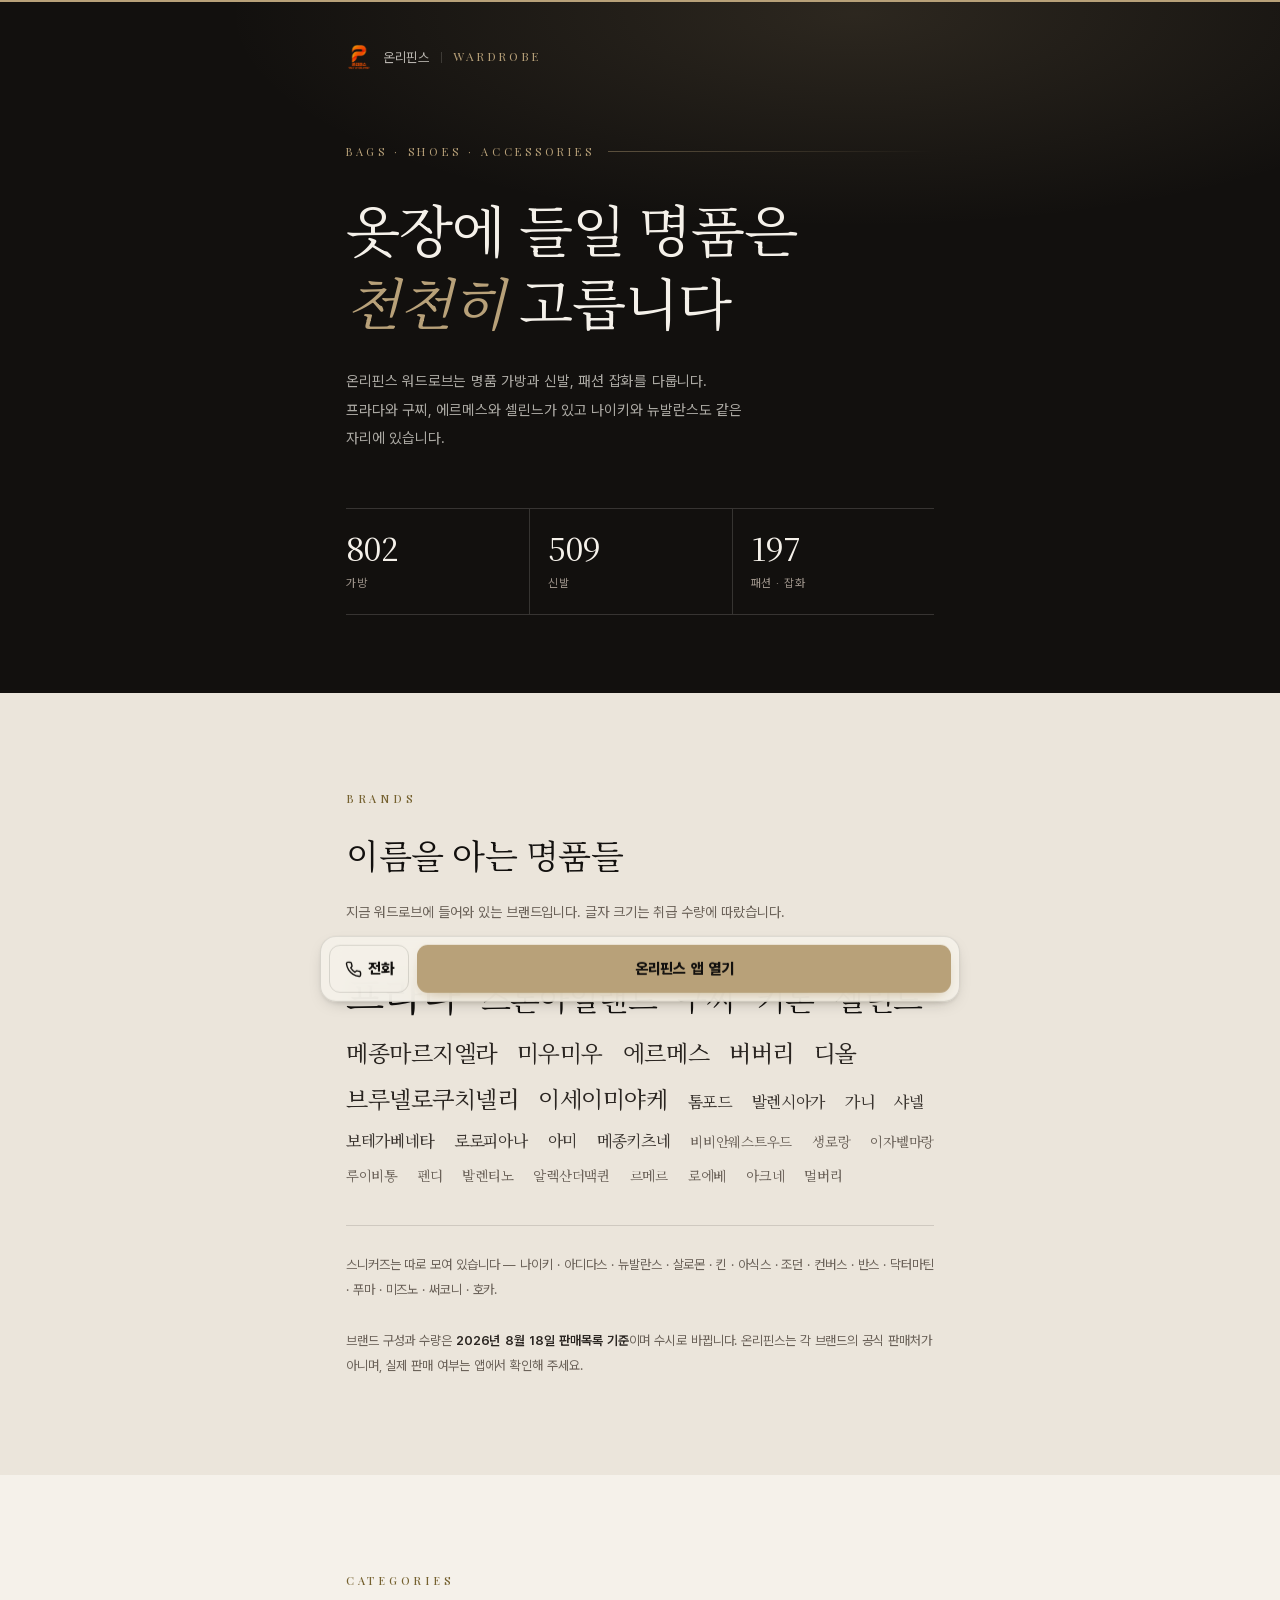
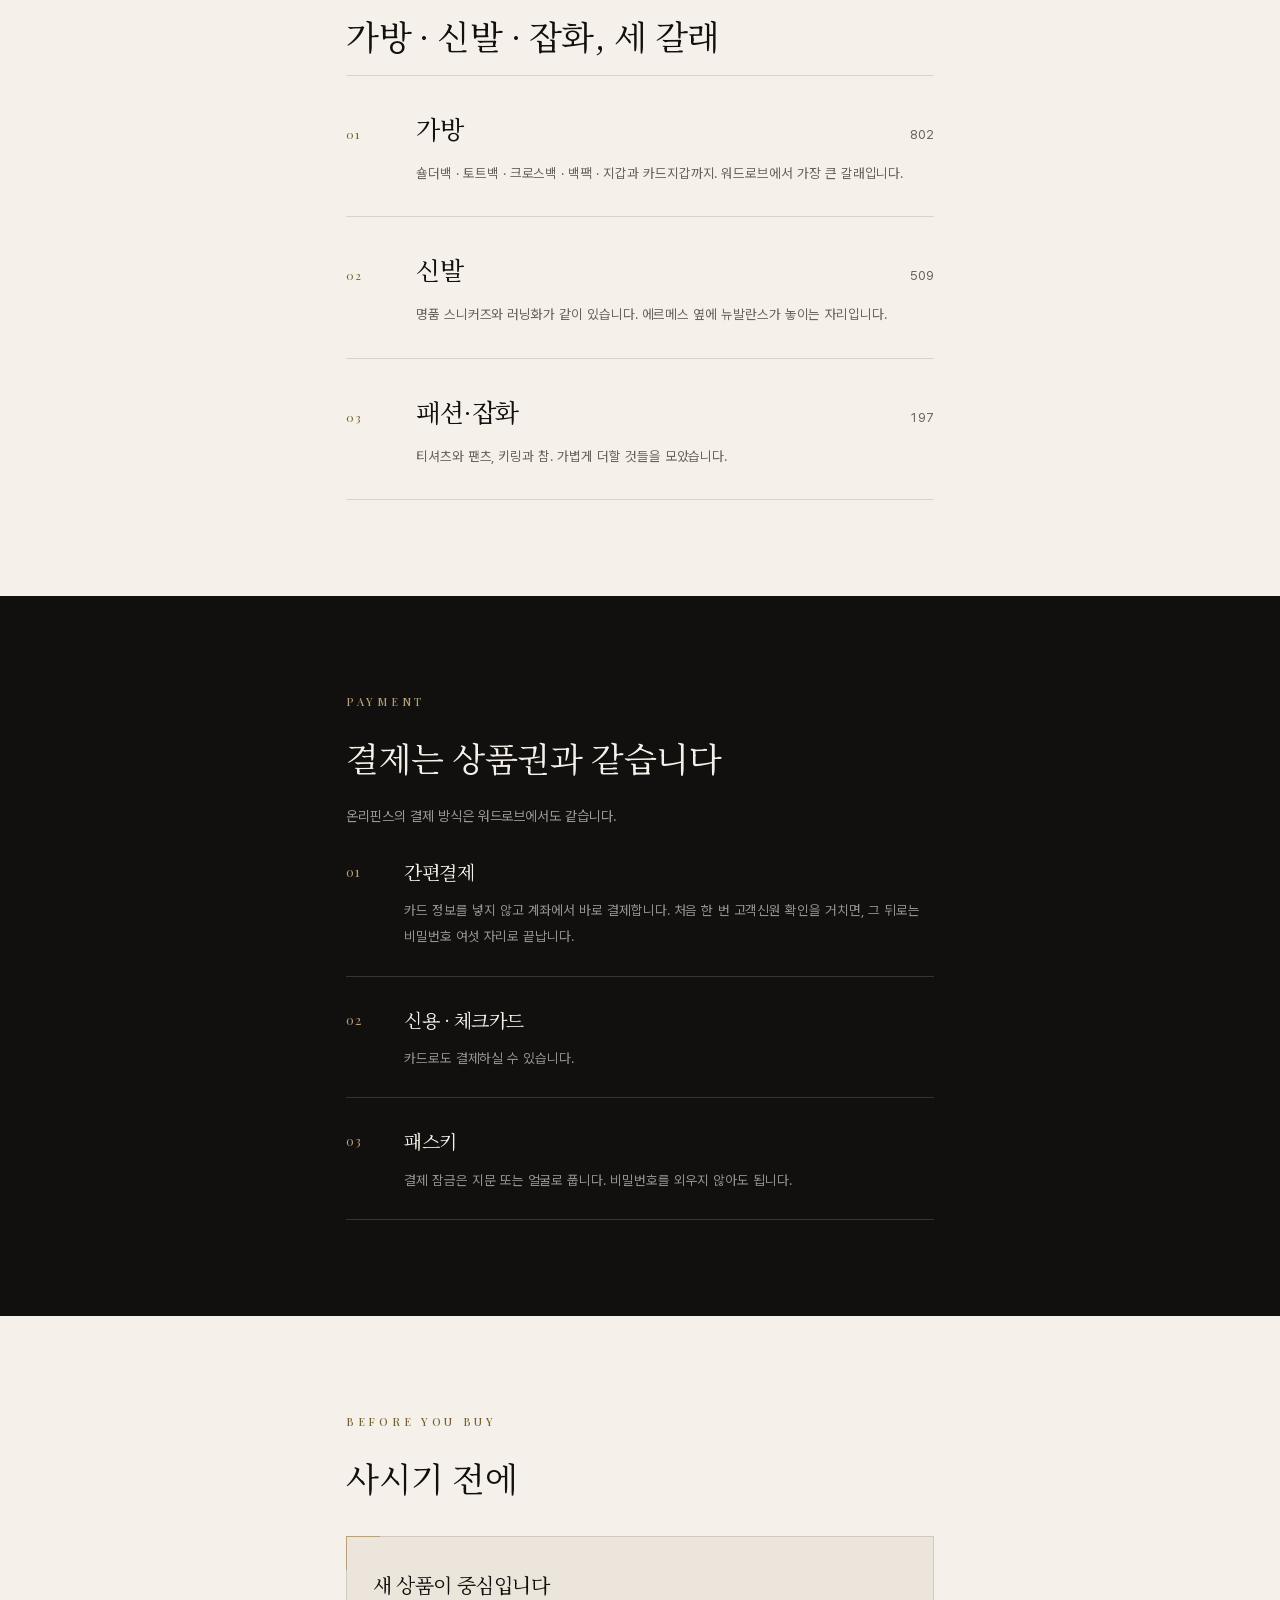
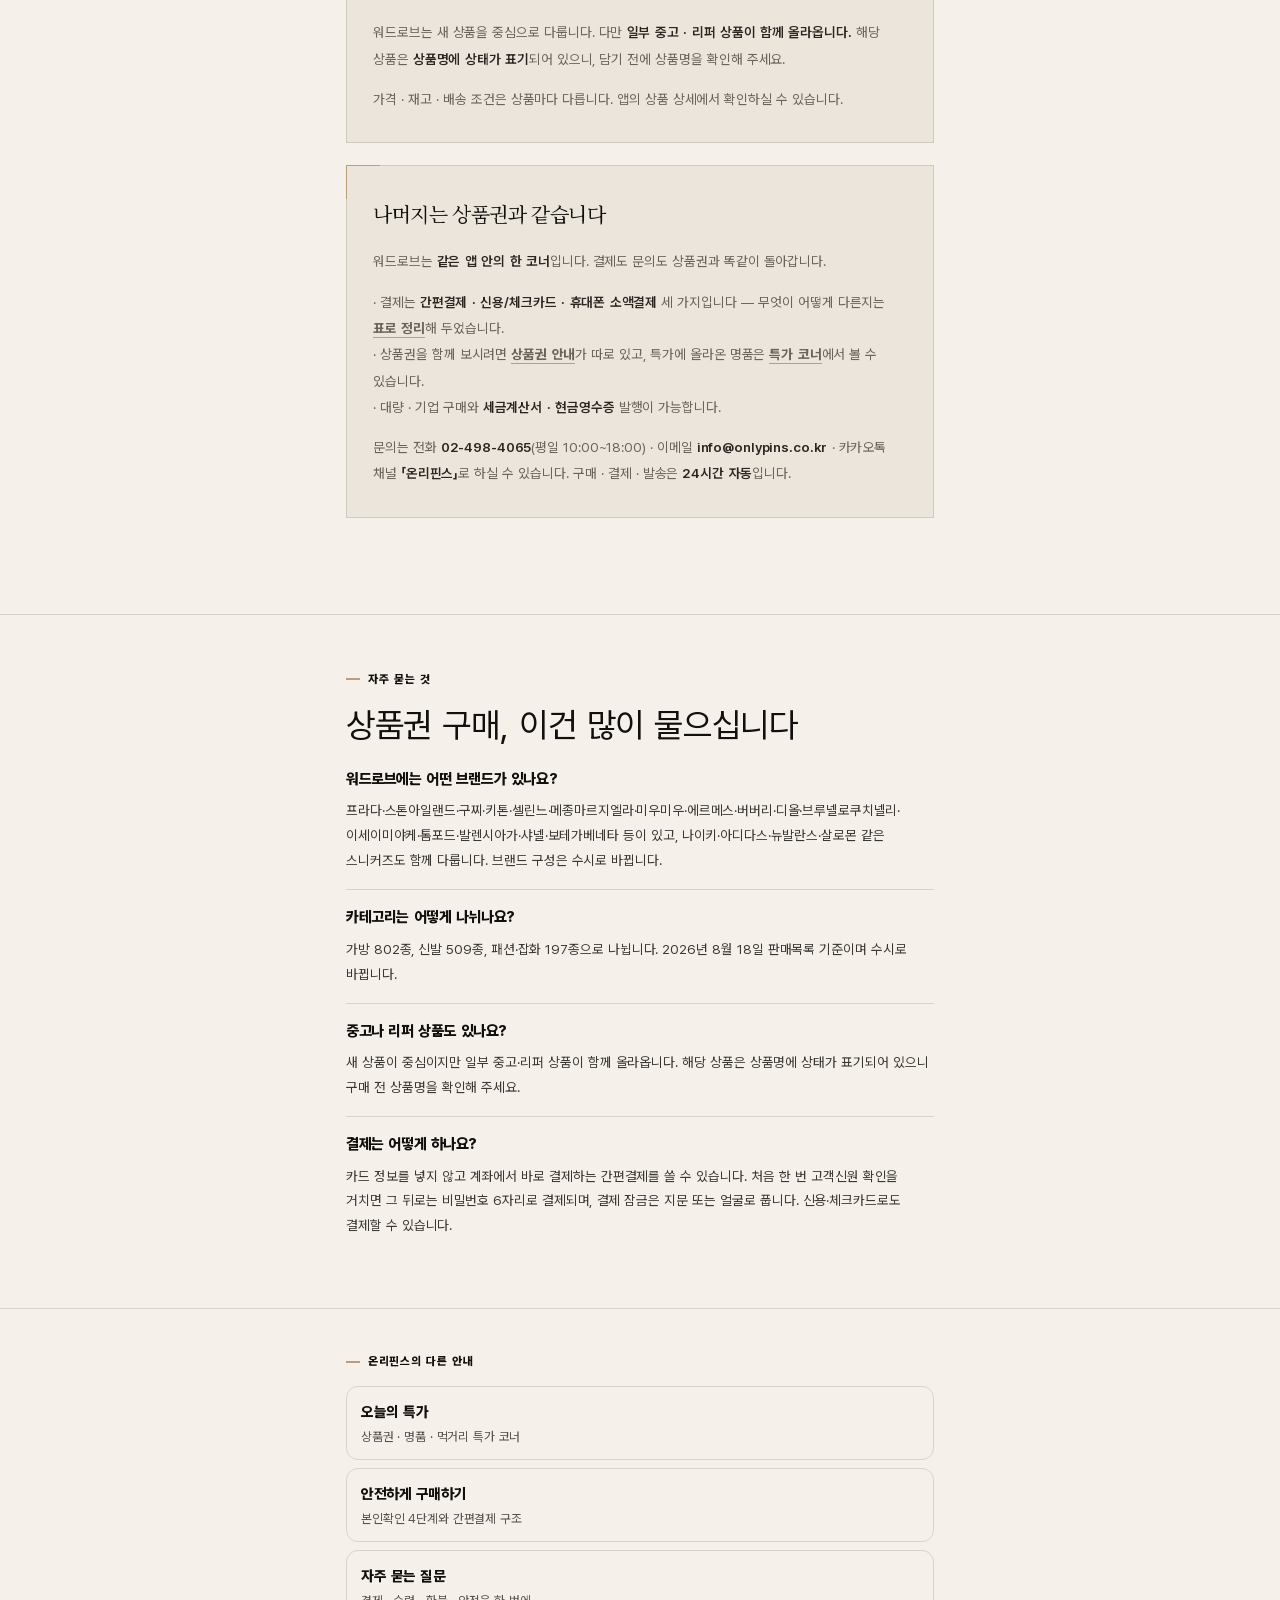
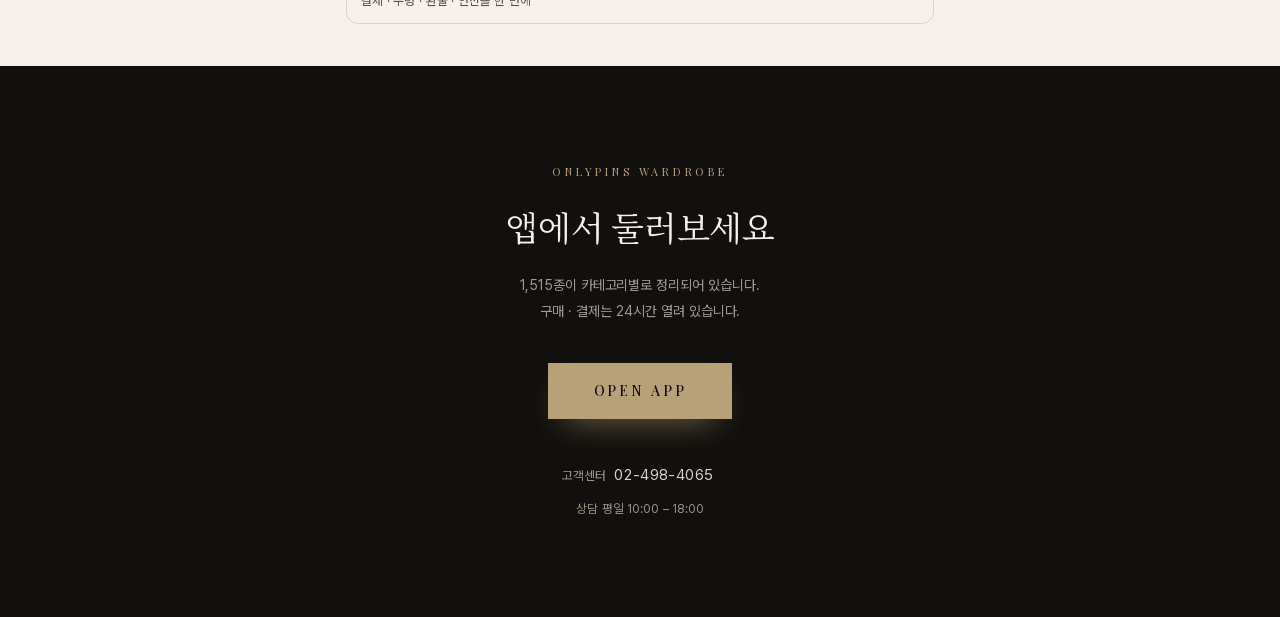
==== index.html @ ba4835d3 "Add files via upload" ====
<!DOCTYPE html>
<html lang="ko">
<head>
<meta charset="utf-8">
<meta name="viewport" content="width=device-width, initial-scale=1, viewport-fit=cover">

<!-- GA4 — 측정 ID 정본은 _사이트파일.mjs 의 GA4_ID 하나다. 여기에 값을 적지 말 것. -->
<script async src="https://www.googletagmanager.com/gtag/js?id=G-9EMR2JH7BD"></script>
<script>
  window.dataLayer = window.dataLayer || [];
  function gtag(){dataLayer.push(arguments);}
  gtag('js', new Date());
  gtag('config', 'G-9EMR2JH7BD');
</script>


<title>명품 가방·신발과 상품권을 한 앱에서 | 온리핀스 워드로브</title>
<meta name="description" content="프라다·구찌·에르메스·셀린느·미우미우부터 나이키·뉴발란스까지 명품 1,515종. 가방 802·신발 509·패션잡화 197종을 상품권과 같은 앱에서, 카드 정보 없이 간편결제로 삽니다.">
<meta name="keywords" content="명품 가방,명품 신발,명품 지갑,프라다,구찌,에르메스,셀린느,미우미우,스톤아일랜드,워드로브,명품 쇼핑,상품권,모바일상품권,간편결제,온리핀스">
<meta name="robots" content="index, follow, max-image-preview:large">
<meta name="theme-color" content="#12100e">
<!-- 파비콘 — 구글은 «모바일 검색 결과에 파비콘을 표시»한다. data URI 로는 안 되고
     크롤러가 «가져갈 수 있는 주소»여야 한다. 주소를 바꾸지 말 것(다시 크롤될 때까지 그대로). -->
<link rel="icon" type="image/png" sizes="96x96" href="/favicon.png">
<link rel="apple-touch-icon" href="/apple-touch-icon.png">
<!-- 사이트 소유확인 — 검색엔진 콘솔용. 공개 노출이 전제인 확인 토큰이라 비밀값이 아니다.
     ⚠️ 지우면 소유확인이 풀려 Search Console 접근이 끊긴다. -->
<meta name="google-site-verification" content="tQSWcEKbFO4FKMUNySO-YBs_RyIuwt_-PWj1wFrTC7w">
<!--SEO:ABS-->
<link rel="canonical" href="https://adpr0002.onlypins.co.kr/">
<meta property="og:type" content="website">
<meta property="og:site_name" content="온리핀스">
<meta property="og:locale" content="ko_KR">
<meta property="og:url" content="https://adpr0002.onlypins.co.kr/">
<meta property="og:title" content="온리핀스 워드로브 — 명품 가방·신발·패션 1,515종">
<meta property="og:description" content="프라다·구찌·에르메스·셀린느부터 나이키·뉴발란스까지. 가방 802 · 신발 509 · 패션잡화 197.">
<meta property="og:image" content="https://adpr0002.onlypins.co.kr/og-image.png">
<meta name="twitter:card" content="summary_large_image">

<!-- 구조화 데이터 — 값은 08-18 판매목록 실측에서만 가져왔다.
     ⚠️ 배송·반품 조건과 개별 상품 가격은 확인된 사내 근거가 없어 넣지 않는다. -->
<script type="application/ld+json">
{
  "@context": "https://schema.org",
  "@graph": [
    {
      "@type": "Organization",
      "@id": "https://adpr0002.onlypins.co.kr/#org",
      "name": "온리핀스",
      "alternateName": "ONLYPINS",
      "url": "https://onlypins.co.kr",
      "logo": "https://adpr0002.onlypins.co.kr/og-image.png",
      "contactPoint": {
        "@type": "ContactPoint",
        "telephone": "+82-2-498-4065",
        "contactType": "customer service",
        "areaServed": "KR",
        "availableLanguage": "Korean",
        "hoursAvailable": {
          "@type": "OpeningHoursSpecification",
          "dayOfWeek": ["Monday","Tuesday","Wednesday","Thursday","Friday"],
          "opens": "10:00",
          "closes": "18:00"
        }
      }
    },
    {
      "@type": "CollectionPage",
      "@id": "https://adpr0002.onlypins.co.kr/#page",
      "url": "https://adpr0002.onlypins.co.kr/",
      "name": "명품 가방·신발과 상품권을 한 앱에서 | 온리핀스 워드로브",
      "description": "프라다·구찌·에르메스·셀린느·미우미우부터 나이키·뉴발란스까지, 가방 802·신발 509·패션잡화 197종.",
      "inLanguage": "ko-KR",
      "isPartOf": { "@id": "https://adpr0002.onlypins.co.kr/#org" }
    },
    {
      "@type": "FAQPage",
      "mainEntity": [
        {
          "@type": "Question",
          "name": "워드로브에는 어떤 브랜드가 있나요?",
          "acceptedAnswer": {
            "@type": "Answer",
            "text": "프라다·스톤아일랜드·구찌·키톤·셀린느·메종마르지엘라·미우미우·에르메스·버버리·디올·브루넬로쿠치넬리·이세이미야케·톰포드·발렌시아가·샤넬·보테가베네타 등이 있고, 나이키·아디다스·뉴발란스·살로몬 같은 스니커즈도 함께 다룹니다. 브랜드 구성은 수시로 바뀝니다."
          }
        },
        {
          "@type": "Question",
          "name": "카테고리는 어떻게 나뉘나요?",
          "acceptedAnswer": {
            "@type": "Answer",
            "text": "가방 802종, 신발 509종, 패션·잡화 197종으로 나뉩니다. 2026년 8월 18일 판매목록 기준이며 수시로 바뀝니다."
          }
        },
        {
          "@type": "Question",
          "name": "중고나 리퍼 상품도 있나요?",
          "acceptedAnswer": {
            "@type": "Answer",
            "text": "새 상품이 중심이지만 일부 중고·리퍼 상품이 함께 올라옵니다. 해당 상품은 상품명에 상태가 표기되어 있으니 구매 전 상품명을 확인해 주세요."
          }
        },
        {
          "@type": "Question",
          "name": "결제는 어떻게 하나요?",
          "acceptedAnswer": {
            "@type": "Answer",
            "text": "카드 정보를 넣지 않고 계좌에서 바로 결제하는 간편결제를 쓸 수 있습니다. 처음 한 번 고객신원 확인을 거치면 그 뒤로는 비밀번호 6자리로 결제되며, 결제 잠금은 지문 또는 얼굴로 풉니다. 신용·체크카드로도 결제할 수 있습니다."
          }
        }
      ]
    }
  ]
}
</script>
<!--/SEO:ABS-->
<style>
/* 자동 생성 — python _폰트빌드.py 002-워드로브
   이 페이지에 실제로 쓰인 글자만 남긴 서브셋이다. 손으로 고치지 말 것.
   본문 글자가 바뀌면 아래 해시가 달라진다 → _검증.mjs 가 「낡았다」로 잡는다.
   charset-sha: 434aafee6506bf4d
   글자 444자 · 폰트 3종 · 합계 210.6KB (base64 는 약 1.33배) */
@font-face{
  font-family:'NotoSerifKR';
  src:url([data-uri]) format('woff2');
  font-weight:200 900; font-style:normal; font-display:block;
}
@font-face{
  font-family:'Pretendard';
  src:url([data-uri]) format('woff2');
  font-weight:100 900; font-style:normal; font-display:block;
}
@font-face{
  font-family:'Playfair';
  src:url([data-uri]) format('woff2');
  font-weight:400 900; font-style:normal; font-display:block;
}
</style>
<style>
  /* ─────────────────────────────────────────────
     002 워드로브 — v2 (2026-09-09 전면 재디자인)
     럭셔리 에디토리얼. 상품권 랜딩(오렌지·산세리프·팝)과 의도적으로 반대편에 세운다.
     차콜·아이보리 2색 / 세리프 헤드라인 / 넓은 자간 / 큰 여백 / 선은 1px.

     ⭐ v2 의 핵심은 «서체를 실어 보낸 것»이다.
        v1 은 system serif 였다 — 아이폰은 Apple 명조, 안드로이드는 Noto, 윈도우는 바탕으로
        «기기마다 다른 얼굴»이 나왔다. 이제 세 서체를 서브셋해 넣는다:
          NotoSerifKR  한글 세리프(디스플레이)      Playfair  라틴 세리프(영문 라벨)
          Pretendard   본문 산세리프 — 작은 한글은 세리프로 읽히지 않는다
     ───────────────────────────────────────────── */
  :root{
    --ink:#12100e;        /* 차콜 */
    --ink-2:#2a2521;
    --ink-3:#3b3530;
    --paper:#f5f1ea;      /* 아이보리 */
    --paper-2:#ebe5db;
    --mute:#6b6259;
    --mute-d:#9c9289;     /* 다크 배경용 */
    --gold:#b8a179;
    --gold-d:#75612f;     /* 아이보리 위 «작은 글자»용 — #b8a179 는 밝은 바탕에서 안 읽힌다 */
    --line-d:rgba(245,241,234,.16);
    --line-l:rgba(18,16,14,.13);
    --maxw:560px;

    /* ⚠️ 이 페이지가 밝은 화면임을 «선언»한다. 안 적으면 안드로이드 크롬의 자동 다크가
       색을 제 맘대로 뒤집어 대비가 무너진다(우리가 고른 색이 아니게 된다). */
    color-scheme:light;
    /* 공통 품질 레이어(_공통.css) 계약 — 값을 새로 적지 않고 위 팔레트를 가리킨다. */
    --u-accent:var(--gold); --u-on-accent:var(--ink);
    --u-ink:var(--ink); --u-paper:var(--paper); --u-line:var(--line-l);
    --u-pad:26px;
    --u-h1-min:36px; --u-h1-vw:11.3vw; --u-h1-max:56px;
  }
  *,*::before,*::after{box-sizing:border-box}
  html{-webkit-text-size-adjust:100%}
  body{
    margin:0; background:var(--paper); color:var(--ink);
    font-family:'Pretendard',system-ui,-apple-system,"Segoe UI","Apple SD Gothic Neo","Malgun Gothic",sans-serif;
    font-size:15.5px; line-height:1.8; letter-spacing:-.008em;
    word-break:keep-all; overflow-wrap:break-word;
  }
  .serif{font-family:'NotoSerifKR','Noto Serif KR',"Apple SD Gothic Neo",serif; font-weight:400}
  .en{font-family:'Playfair','Playfair Display',Georgia,serif}
  .wrap{max-width:var(--maxw); margin:0 auto; padding:0 var(--u-pad)}
  section{padding:clamp(64px,16vw,96px) 0}
  h1,h2{margin:0; font-weight:400}
  p{margin:0}

  /* 얇은 규칙선 — 이 페이지의 «장식»은 사실상 이 선 하나다 */
  .rule{height:1px; background:var(--line-l); margin:0}
  .lbl{
    font-size:11px; letter-spacing:.34em; text-transform:uppercase;
    color:var(--gold-d); margin-bottom:22px; font-weight:500;
  }
  h2{font-size:clamp(27px,7.6vw,34px); line-height:1.42; letter-spacing:-.01em}
  .sub{margin-top:20px; font-size:14px; color:var(--mute); line-height:1.9; max-width:33em}

  /* ══ 히어로 ══════════════════════════════ */
  .hero{
    background:var(--ink); color:var(--paper); position:relative; overflow:hidden;
  }
  .hero::before{     /* 위쪽에서 아주 옅게 도는 금빛 */
    content:""; position:absolute; inset:-30% -20% auto -20%; height:80%; pointer-events:none;
    background:radial-gradient(50% 55% at 62% 40%, rgba(184,161,121,.16), rgba(184,161,121,0) 70%);
  }
  .hero-in{position:relative; max-width:var(--maxw); margin:0 auto; padding:34px var(--u-pad) 62px}
  .top{display:flex; align-items:center; gap:11px; margin-bottom:72px}
  .top img{width:26px; height:26px; border-radius:7px; display:block; opacity:.94}
  .top .bn{font-size:13.5px; letter-spacing:-.02em; color:rgba(245,241,234,.72)}
  .top .div{width:1px; height:11px; background:var(--line-d)}
  .top .cat{font-size:12px; color:var(--gold); letter-spacing:.22em; text-transform:uppercase}

  .kick{
    font-size:11px; color:var(--gold); letter-spacing:.34em; text-transform:uppercase;
    margin-bottom:30px; display:flex; align-items:center; gap:14px;
  }
  .kick::after{content:""; flex:1; height:1px; background:linear-gradient(90deg,rgba(184,161,121,.42),transparent)}

  h1{line-height:1.3; letter-spacing:-.015em}
  h1 em{font-style:italic; color:var(--gold)}
  .lede{
    margin-top:30px; font-size:14.5px; line-height:1.95;
    color:rgba(245,241,234,.68); max-width:29em;
  }

  /* 숫자 3분할 — 위아래 헤어라인으로 «표»처럼 */
  .figs{
    display:flex; margin-top:56px;
    border-top:1px solid var(--line-d); border-bottom:1px solid var(--line-d);
  }
  .fig{flex:1; padding:22px 0 20px; position:relative}
  .fig + .fig{border-left:1px solid var(--line-d); padding-left:18px}
  .fig .v{
    font-size:clamp(26px,7.4vw,32px); line-height:1; color:var(--paper);
    font-variant-numeric:tabular-nums; letter-spacing:-.02em;
  }
  .fig .l{margin-top:10px; font-size:11.5px; color:var(--mute-d); letter-spacing:.06em}

  /* ══ 브랜드 ══════════════════════════════ */
  .brands{background:var(--paper-2)}
  .blist{
    margin-top:38px; display:flex; flex-wrap:wrap;
    align-items:baseline; gap:0 20px; row-gap:12px;
  }
  .b{color:var(--ink-2); line-height:1.5; letter-spacing:-.02em}
  .b.xl{font-size:clamp(32px,9vw,40px); color:var(--ink)}
  .b.lg{font-size:clamp(25px,7vw,31px); color:var(--ink)}
  .b.md{font-size:clamp(19px,5.3vw,23px)}
  .b.sm{font-size:16px; color:var(--ink-3)}
  .b.xs{font-size:13.5px; color:var(--mute)}
  .bnote{
    margin-top:40px; padding-top:26px; border-top:1px solid var(--line-l);
    font-size:13px; color:var(--mute); line-height:1.95;
  }
  .bnote b{color:var(--ink-2); font-weight:600}

  /* ══ 카테고리 ════════════════════════════ */
  .cats{margin-top:14px}
  /* 🐛 v1 은 flex-wrap 이 없어 «.ds 의 flex-basis:100% 가 먹지 않았다» — 설명이 같은 줄에
     끼어 폭 120px 짜리 세로 기둥이 됐고, 이름까지 눌려 「패션·잡화」가 석 줄로 접혔다.
     v2 는 그리드로 못 박는다: 「번호 / 이름 · 수량」 윗줄, 설명은 아랫줄 전체 폭. */
  .cat-row{
    display:grid; grid-template-columns:40px 1fr auto;
    align-items:baseline; column-gap:14px; row-gap:10px;
    padding:30px 0; border-bottom:1px solid var(--line-l);
  }
  .cat-row:first-child{border-top:1px solid var(--line-l)}
  .cat-row .no{font-size:12px; color:var(--gold-d); letter-spacing:.1em}
  .cat-row .nm{font-size:clamp(21px,5.8vw,25px); letter-spacing:-.02em}
  .cat-row .ct{font-size:13px; color:var(--mute); font-variant-numeric:tabular-nums}
  .cat-row .ds{
    grid-column:2 / -1; font-size:13.5px; color:var(--mute); line-height:1.9;
  }

  /* ══ 결제(다크 반전) ═════════════════════ */
  .pay{background:var(--ink); color:var(--paper)}
  .pay .lbl{color:var(--gold)}
  .pay .sub{color:rgba(245,241,234,.6)}
  .pay h2{color:var(--paper)}
  .prow{
    display:grid; grid-template-columns:44px 1fr; column-gap:14px;
    padding:26px 0; border-bottom:1px solid var(--line-d);
  }
  .prow:first-of-type{margin-top:32px; border-top:1px solid var(--line-d)}
  .prow .k{font-size:13px; color:var(--gold); letter-spacing:.06em; padding-top:5px}
  .prow .t{font-size:19px; letter-spacing:-.02em; color:var(--paper)}
  .prow .d{margin-top:9px; font-size:13.5px; color:rgba(245,241,234,.58); line-height:1.9}

  /* ══ 유의 ════════════════════════════════ */
  .notice{
    margin-top:34px; padding:30px 26px;
    background:var(--paper-2); border:1px solid var(--line-l);
    position:relative;
  }
  .notice::before{      /* 왼쪽 위 금색 모서리 — 액자 결 */
    content:""; position:absolute; left:-1px; top:-1px; width:34px; height:34px;
    border-top:1px solid var(--gold); border-left:1px solid var(--gold);
  }
  .notice .h{font-size:20px; letter-spacing:-.02em; margin-bottom:16px}
  .notice .p{font-size:13.5px; color:var(--mute); line-height:1.95}
  .notice .p + .p{margin-top:14px}
  .notice .p b{color:var(--ink-2); font-weight:600}

  /* ══ CTA ═════════════════════════════════ */
  .cta{background:var(--ink); color:var(--paper); text-align:center}
  .cta .k{
    font-size:11px; color:var(--gold); letter-spacing:.34em; text-transform:uppercase;
    margin-bottom:22px;
  }
  .cta h2{color:var(--paper)}
  .cta .s{margin-top:20px; font-size:14px; color:rgba(245,241,234,.62); line-height:1.9}
  .btn{
    display:inline-flex; align-items:center; justify-content:center;
    margin-top:38px; min-height:56px; padding:0 46px;
    background:var(--gold); color:var(--ink);
    font-size:14px; letter-spacing:.2em; text-transform:uppercase;
    text-decoration:none; font-weight:500;
    box-shadow:0 14px 34px -18px rgba(184,161,121,.9);
  }
  .tel{margin-top:34px; font-size:12.5px; color:var(--mute-d); line-height:1.9}
  /* 번호는 링크다 — 폰에서 눌러 바로 걸리게. 겉모습은 본문과 같게 두고 탭 타깃만 확보한다. */
  .tel .no{
    display:inline-flex; align-items:center; min-height:44px; padding:0 4px;
    color:rgba(245,241,234,.88); font-size:15px; letter-spacing:.03em;
    text-decoration:none; font-variant-numeric:tabular-nums;
  }

  @media (min-width:600px){
    :root{--maxw:640px}
    .hero-in{padding-top:44px; padding-bottom:78px}
    .cat-row{grid-template-columns:56px 1fr auto}
  }
</style>
<style>
/* ─────────────────────────────────────────────
   _공통.css — 홍보 랜딩 4종 공용 「모바일 품질 레이어」  (2026-09-09 신설)

   무엇을 담나 : 네 페이지가 «똑같이» 지켜야 하는 것만 담는다.
                 안전영역 · 유동 타이포 · 탭 피드백 · 포커스 · 모션 · 고정 CTA 바.
   무엇을 안 담나: 색 · 서체 · 레이아웃. 그건 페이지마다 다른 «정체성»이라 각 page.src.html 몫이다.

   ⚠️ 주입 위치는 «페이지 <style> 다음»이다(_랜딩빌드.mjs 의 COMMON_CSS 자리).
      뒤에 와야 같은 특정도에서 이 레이어가 이긴다. 앞에 넣으면 조용히 무시된다.

   ⭐ 페이지가 지켜야 할 계약 — :root 에 아래를 «기존 변수를 가리켜» 정의한다.
      값을 새로 적지 말 것(같은 상수가 두 곳에 생기면 조용히 갈린다 · AGENTS.md §7.2 🅖).

        --u-accent      주 강조색        예) var(--o)
        --u-on-accent   강조색 위 글자색  예) #fff
        --u-ink         본문 잉크        예) var(--ink)
        --u-paper       바탕             예) var(--paper)
        --u-line        경계선           예) var(--line)
        --u-pad         .wrap 좌우 패딩   ← .wrap 은 이 변수를 써야 한다(양쪽에 적지 말 것)
        --u-h1-min      h1 최소 크기
        --u-h1-max      h1 최대 크기
   ───────────────────────────────────────────── */

/* ── 1. 안전영역 — 노치·홈바를 피한다 ─────────
   viewport-fit=cover 를 켜 둔 채 env() 를 안 쓰면, 가로 모드 아이폰에서
   본문이 노치 밑으로 들어간다. 세로에서는 inset 이 0 이라 아무 영향이 없다. */
/* ⚠️ 히어로 안쪽 상자의 «클래스명이 페이지마다 다르다»(.hero-inner / .hero-in).
   여기에 이름을 나열하면 페이지가 하나 늘 때마다 이 파일도 고쳐야 한다 —
   그래서 이름이 아니라 «표시»(data-uedge)로 잡는다. 화면 가장자리에 닿는 상자에 붙인다. */
.wrap, [data-uedge]{
  padding-left:max(var(--u-pad), env(safe-area-inset-left));
  padding-right:max(var(--u-pad), env(safe-area-inset-right));
}

/* ── 2. 유동 타이포 — 320px(SE·폴드 커버)에서 430px(프로맥스)까지 ──
   px 고정이면 320 에서 답답하고 430 에서 허전하다. 8.4vw 는 두 끝을 다 잡는 기울기다. */
/* ⚠️ 기울기(--u-h1-vw)는 페이지마다 다르다 — 지금 크기를 «390px 기준으로 유지»하는 값이라야 한다.
   한 값으로 통일하면 제목이 커지거나 작아져 네 페이지의 인상이 바뀐다. */
h1{font-size:clamp(var(--u-h1-min), var(--u-h1-vw, 8.4vw), var(--u-h1-max))}
h1, h2{text-wrap:balance}      /* 제목 끝줄에 한 낱말만 남는 것을 막는다 */
p{text-wrap:pretty}

/* ── 3. 손가락 — 탭 피드백 · 포커스 · 최소 타깃 ─ */
a, button{
  -webkit-tap-highlight-color:transparent;
  touch-action:manipulation;           /* 더블탭 확대 대기 300ms 제거 */
}
a:active, button:active{transform:scale(.985)}
a, button{transition:transform .12s ease}
:focus-visible{
  outline:2px solid var(--u-accent);
  outline-offset:3px;
  border-radius:6px;
}
/* 키보드가 아닌 탭에서는 링을 그리지 않는다(모바일에서 눌린 뒤 링이 남는 문제) */
:focus:not(:focus-visible){outline:none}

/* ── 4. 이미지 — 레이아웃이 튀지 않게 ────────── */
img{max-width:100%; height:auto}

/* ── 5. 가로 스크롤러 — 페이지까지 끌려가지 않게 ─ */
[data-uscroll]{overscroll-behavior-x:contain; scroll-padding-inline:var(--u-pad)}

/* ── 6. 고정 CTA 바 ───────────────────────────
   앱 열기 버튼이 4,800px 아래 «맨 끝»에만 있으면, 중간에서 마음먹은 사람이
   거기까지 스크롤해야 한다. 히어로를 지나면 떠 있고, 맨 아래 CTA 가 보이면 숨는다. */
.ubar{
  position:fixed; left:0; right:0; bottom:0; z-index:50;
  padding:10px max(12px, env(safe-area-inset-left)) calc(10px + env(safe-area-inset-bottom)) max(12px, env(safe-area-inset-right));
  transform:translateY(130%);
  transition:transform .28s cubic-bezier(.22,1,.36,1);
  pointer-events:none;
}
.ubar.on{transform:translateY(0); pointer-events:auto}
/* ⚠️ 바 아래에 «그늘»(--u-paper 그라데이션)을 깔았다가 되물렸다(2026-09-09 실측).
   바는 밝은 구역과 어두운 구역 «양쪽» 위를 지나가는데, 그늘 색은 한 가지뿐이라
   반대 색 구역에서는 오히려 글자를 뿌옇게 지운다(002 의 검은 결제 구역에서 확인).
   대신 바 자신을 더 불투명하게 만들어 해결한다 — 뒤가 무슨 색이든 안전하다. */
.ubar-in{
  max-width:var(--maxw); margin:0 auto;
  display:flex; gap:8px; align-items:stretch;
  background:color-mix(in srgb, var(--u-paper) 93%, transparent);
  -webkit-backdrop-filter:saturate(180%) blur(14px);
  backdrop-filter:saturate(180%) blur(14px);
  border:1px solid var(--u-line);
  border-radius:16px;
  padding:8px;
  box-shadow:0 6px 18px -8px rgba(0,0,0,.28), 0 2px 6px -3px rgba(0,0,0,.18);
}
/* ⚠️ color-mix 미지원 브라우저에서는 위 background 가 통째로 무시돼 «투명»이 된다.
   먼저 불투명 바탕을 깔아 두고, 지원하는 곳에서만 반투명으로 덮는다. */
@supports not (background:color-mix(in srgb, red 50%, transparent)){
  .ubar-in{background:var(--u-paper)}
}
.ubar a{
  display:flex; align-items:center; justify-content:center; gap:6px;
  min-height:48px;                       /* 손가락 최소 타깃 */
  font-size:15px; font-weight:800; letter-spacing:-.02em;
  text-decoration:none; border-radius:11px;
}
.ubar .ub-tel{
  flex:0 0 auto; padding:0 15px;
  color:var(--u-ink); background:transparent;
  border:1px solid var(--u-line);
}
/* ⚠️ 흰 글자를 밝은 주황이 받치면 3.4:1 밖에 안 나온다. 버튼·바처럼 «글자를 얹는» 자리는
   --u-accent-2(진한 쪽)를 쓴다. 안 정한 페이지는 --u-accent 그대로 떨어진다. */
.ubar .ub-cta{
  flex:1 1 auto; padding:0 14px;
  color:var(--u-on-accent); background:var(--u-accent-2, var(--u-accent));
  box-shadow:0 6px 16px -8px var(--u-accent);
}
.ubar svg{width:17px; height:17px; flex:none}

/* -- 6-1. 본문 안의 링크 ----------------------
   문장 속에서 다른 안내로 건너가는 링크. 밑줄을 옅게 깔아 「글의 흐름」을 끊지 않는다.
   ⚠️ 색은 --u-accent 를 쓰지 않는다 - 페이지마다 밝기가 달라 본문에서 대비가 무너진다(2026-09-09).
      잉크색 그대로 두고 「밑줄」로만 구분한다. */
a.xl{
  color:inherit; text-decoration:none;
  border-bottom:1.5px solid var(--u-accent);
  padding-bottom:1px; font-weight:700;
}
a.xl:hover{border-bottom-color:currentColor}

/* -- 6-2. 형제 사이트 링크 --------------------
   네 사이트가 서로 고립돼 있으면 크롤러가 «발견»할 길이 사이트맵뿐이고,
   주제가 묶여 있다는 신호도 없다. 색은 토큰으로만 - 페이지 정체성은 건드리지 않는다. */
.usib{padding:clamp(30px,8vw,42px) 0; border-top:1px solid var(--u-line)}
/* ⚠️ 라벨 색으로 --u-accent 를 쓰면 안 된다 — 페이지마다 밝기가 달라 대비가 무너진다
   (002 의 금색에서 2.22:1 · 2026-09-09 실측). 글자는 잉크로 두고 강조색은 «막대»로만 쓴다. */
.usib-h{
  display:flex; align-items:center; gap:8px;
  font-size:11.5px; font-weight:800; letter-spacing:.06em;
  color:var(--u-ink); margin-bottom:14px;
}
.usib-h::before{content:""; width:14px; height:2px; background:var(--u-accent); flex:none}
.usib-l{list-style:none; margin:0; padding:0; display:grid; gap:8px}
.usib-l a{
  display:flex; flex-direction:column; gap:3px; min-height:56px;
  justify-content:center; padding:12px 14px;
  border:1px solid var(--u-line); border-radius:12px;
  text-decoration:none; color:inherit;
}
.usib-l b{font-size:14.5px; font-weight:800; letter-spacing:-.03em}
.usib-l span{font-size:12.5px; opacity:.7; line-height:1.5}

/* ── 6-3. 자주 묻는 것 ─────────────────────────
   ⚠️ 이 구역의 «글»은 빌드가 그 페이지의 FAQPage 구조화 데이터에서 만들어 넣는다.
      화면과 마크업을 사람이 따로 적으면 언젠가 갈리고, 그때 구글은 «안 보이는 내용을 마크업했다»고 본다.
   색은 토큰으로만 — 페이지 정체성은 건드리지 않는다. */
.ufaq{padding:clamp(38px,10vw,54px) 0; border-top:1px solid var(--u-line)}
.ufaq-h{
  display:flex; align-items:center; gap:8px;
  font-size:11.5px; font-weight:800; letter-spacing:.06em;
  color:var(--u-ink); margin-bottom:12px;
}
.ufaq-h::before{content:""; width:14px; height:2px; background:var(--u-accent); flex:none}
.ufaq h2{margin:0 0 4px}
.ufaq dl{margin:18px 0 0}
.ufaq dt{
  font-size:15px; font-weight:800; letter-spacing:-.03em; line-height:1.5;
  padding-top:16px; border-top:1px solid var(--u-line);
}
.ufaq dt:first-of-type{padding-top:0; border-top:0}
.ufaq dd{margin:8px 0 16px; font-size:13.5px; line-height:1.85; opacity:.82}

/* ── 7. 스크롤 진행 표시 ──────────────────────
   JS 없이 CSS 스크롤 타임라인으로만 그린다. 미지원 브라우저는 그냥 안 보인다. */
.uprog{display:none}
@supports (animation-timeline:scroll()){
  .uprog{
    display:block; position:fixed; inset:0 0 auto 0; height:2px; z-index:60;
    background:var(--u-accent); transform-origin:0 50%;
    animation:u-prog linear both; animation-timeline:scroll(root);
  }
  @keyframes u-prog{from{transform:scaleX(0)} to{transform:scaleX(1)}}
}

/* ── 8. 진입 리빌 — 섹션이 화면에 들어올 때 ────
   스크롤 타임라인이라 JS 가 0 이고, 미지원 브라우저에서는 «처음부터 보이는» 상태다.

   ⚠️⚠️ 투명도(opacity)를 쓰지 않는다 — «움직임»만 쓴다. 실측으로 데었다(2026-09-09):
   opacity 로 페이드를 넣었더니 «스크롤이 일어나지 않는 맥락»에서 본문이 통째로 사라졌다.
   전체페이지 캡처(우리 검증 도구가 쓰는 방식)·인쇄·화면을 그려 보는 크롤러가 전부 그 맥락이다.
   화면 밖 구간은 타임라인이 0% 라 «영영 투명한 채»로 찍힌다.
   translateY 만 쓰면 최악의 경우에도 14px 밀린 «보이는» 상태로 남는다. */
@supports (animation-timeline:view()){
  @media (prefers-reduced-motion:no-preference){
    section{
      animation:u-rise linear both;
      animation-timeline:view();
      animation-range:entry 0% entry 34%;
    }
    @keyframes u-rise{from{transform:translateY(14px)} to{transform:none}}
  }
}

/* ── 9. 모션을 줄여 달라고 한 사람에게는 전부 끈다 ─ */
@media (prefers-reduced-motion:reduce){
  *, *::before, *::after{
    animation-duration:.01ms !important; animation-iteration-count:1 !important;
    transition-duration:.01ms !important; scroll-behavior:auto !important;
  }
  .ubar{transition:none}
}

/* ── 10. 인쇄 ─────────────────────────────── */
@media print{
  .ubar, .uprog{display:none !important}
  section{animation:none !important; transform:none !important}
}
</style>
</head>
<body>

<!-- ── 히어로 ───────────────────────────── -->
<header class="hero">
  <div class="hero-in" data-uedge>
    <div class="top">
      <img src="[data-uri]" alt="온리핀스">
      <span class="bn">온리핀스</span>
      <span class="div"></span>
      <span class="cat en">Wardrobe</span>
    </div>

    <div class="kick en">Bags · Shoes · Accessories</div>

    <h1 class="serif">
      옷장에 들일 명품은<br>
      <em>천천히</em> 고릅니다
    </h1>

    <p class="lede">
      온리핀스 워드로브는 명품 가방과 신발, 패션 잡화를 다룹니다.
      프라다와 구찌, 에르메스와 셀린느가 있고
      나이키와 뉴발란스도 같은 자리에 있습니다.
    </p>

    <div class="figs">
      <div class="fig"><div class="v serif">802</div><div class="l">가방</div></div>
      <div class="fig"><div class="v serif">509</div><div class="l">신발</div></div>
      <div class="fig"><div class="v serif">197</div><div class="l">패션 · 잡화</div></div>
    </div>
  </div>
</header>

<main>

<!-- ── 브랜드 ───────────────────────────── -->
<section class="brands">
  <div class="wrap">
    <div class="lbl en">Brands</div>
    <h2 class="serif">이름을 아는 명품들</h2>
    <p class="sub">지금 워드로브에 들어와 있는 브랜드입니다. 글자 크기는 취급 수량에 따랐습니다.</p>

    <div class="blist">
      <span class="b xl serif">프라다</span>
      <span class="b lg serif">스톤아일랜드</span>
      <span class="b lg serif">구찌</span>
      <span class="b lg serif">키톤</span>
      <span class="b lg serif">셀린느</span>
      <span class="b md serif">메종마르지엘라</span>
      <span class="b md serif">미우미우</span>
      <span class="b md serif">에르메스</span>
      <span class="b md serif">버버리</span>
      <span class="b md serif">디올</span>
      <span class="b md serif">브루넬로쿠치넬리</span>
      <span class="b md serif">이세이미야케</span>
      <span class="b sm serif">톰포드</span>
      <span class="b sm serif">발렌시아가</span>
      <span class="b sm serif">가니</span>
      <span class="b sm serif">샤넬</span>
      <span class="b sm serif">보테가베네타</span>
      <span class="b sm serif">로로피아나</span>
      <span class="b sm serif">아미</span>
      <span class="b sm serif">메종키츠네</span>
      <span class="b xs serif">비비안웨스트우드</span>
      <span class="b xs serif">생로랑</span>
      <span class="b xs serif">이자벨마랑</span>
      <span class="b xs serif">루이비통</span>
      <span class="b xs serif">펜디</span>
      <span class="b xs serif">발렌티노</span>
      <span class="b xs serif">알렉산더맥퀸</span>
      <span class="b xs serif">르메르</span>
      <span class="b xs serif">로에베</span>
      <span class="b xs serif">아크네</span>
      <span class="b xs serif">멀버리</span>
    </div>

    <div class="bnote">
      스니커즈는 따로 모여 있습니다 —
      나이키 · 아디다스 · 뉴발란스 · 살로몬 · 킨 · 아식스 · 조던 · 컨버스 · 반스 · 닥터마틴 · 푸마 · 미즈노 · 써코니 · 호카.
      <br><br>
      브랜드 구성과 수량은 <b>2026년 8월 18일 판매목록 기준</b>이며 수시로 바뀝니다.
      온리핀스는 각 브랜드의 공식 판매처가 아니며, 실제 판매 여부는 앱에서 확인해 주세요.
    </div>
  </div>
</section>

<!-- ── 카테고리 ─────────────────────────── -->
<section>
  <div class="wrap">
    <div class="lbl en">Categories</div>
    <h2 class="serif">가방 · 신발 · 잡화, 세 갈래</h2>

    <div class="cats">
      <div class="cat-row">
        <span class="no en">01</span>
        <span class="nm serif">가방</span>
        <span class="ct">802</span>
        <span class="ds">숄더백 · 토트백 · 크로스백 · 백팩 · 지갑과 카드지갑까지.
          워드로브에서 가장 큰 갈래입니다.</span>
      </div>
      <div class="cat-row">
        <span class="no en">02</span>
        <span class="nm serif">신발</span>
        <span class="ct">509</span>
        <span class="ds">명품 스니커즈와 러닝화가 같이 있습니다.
          에르메스 옆에 뉴발란스가 놓이는 자리입니다.</span>
      </div>
      <div class="cat-row">
        <span class="no en">03</span>
        <span class="nm serif">패션·잡화</span>
        <span class="ct">197</span>
        <span class="ds">티셔츠와 팬츠, 키링과 참.
          가볍게 더할 것들을 모았습니다.</span>
      </div>
    </div>
  </div>
</section>

<!-- ── 결제 ─────────────────────────────── -->
<section class="pay">
  <div class="wrap">
    <div class="lbl en">Payment</div>
    <h2 class="serif">결제는 상품권과 같습니다</h2>
    <p class="sub">온리핀스의 결제 방식은 워드로브에서도 같습니다.</p>

    <div class="prow">
      <span class="k en">01</span>
      <div>
        <div class="t serif">간편결제</div>
        <div class="d">카드 정보를 넣지 않고 계좌에서 바로 결제합니다.
          처음 한 번 고객신원 확인을 거치면, 그 뒤로는 비밀번호 여섯 자리로 끝납니다.</div>
      </div>
    </div>
    <div class="prow">
      <span class="k en">02</span>
      <div>
        <div class="t serif">신용 · 체크카드</div>
        <div class="d">카드로도 결제하실 수 있습니다.</div>
      </div>
    </div>
    <div class="prow">
      <span class="k en">03</span>
      <div>
        <div class="t serif">패스키</div>
        <div class="d">결제 잠금은 지문 또는 얼굴로 풉니다.
          비밀번호를 외우지 않아도 됩니다.</div>
      </div>
    </div>
  </div>
</section>

<!-- ── 유의 ─────────────────────────────── -->
<section>
  <div class="wrap">
    <div class="lbl en">Before you buy</div>
    <h2 class="serif">사시기 전에</h2>

    <div class="notice">
      <div class="h serif">새 상품이 중심입니다</div>
      <div class="p">
        워드로브는 새 상품을 중심으로 다룹니다.
        다만 <b>일부 중고 · 리퍼 상품이 함께 올라옵니다.</b>
        해당 상품은 <b>상품명에 상태가 표기</b>되어 있으니, 담기 전에 상품명을 확인해 주세요.
      </div>
      <div class="p">
        가격 · 재고 · 배송 조건은 상품마다 다릅니다.
        앱의 상품 상세에서 확인하실 수 있습니다.
      </div>
    </div>

    <div class="notice" style="margin-top:22px">
      <div class="h serif">나머지는 상품권과 같습니다</div>
      <div class="p">
        워드로브는 <b>같은 앱 안의 한 코너</b>입니다. 결제도 문의도 상품권과 똑같이 돌아갑니다.
      </div>
      <div class="p">
        · 결제는 <b>간편결제 · 신용/체크카드 · 휴대폰 소액결제</b> 세 가지입니다 —
          무엇이 어떻게 다른지는 <a class="xl" href="https://adpr0006.onlypins.co.kr/">표로 정리</a>해 두었습니다.<br>
        · 상품권을 함께 보시려면 <a class="xl" href="https://adpr0001.onlypins.co.kr/">상품권 안내</a>가 따로 있고,
          특가에 올라온 명품은 <a class="xl" href="https://adpr0003.onlypins.co.kr/">특가 코너</a>에서 볼 수 있습니다.<br>
        · 대량 · 기업 구매와 <b>세금계산서 · 현금영수증</b> 발행이 가능합니다.
      </div>
      <div class="p">
        문의는 전화 <b>02-498-4065</b>(평일 10:00~18:00) ·
        이메일 <b>info@onlypins.co.kr</b> · 카카오톡 채널 <b>「온리핀스」</b>로 하실 수 있습니다.
        구매 · 결제 · 발송은 <b>24시간 자동</b>입니다.
      </div>
    </div>
  </div>
</section>

<section class="ufaq">
  <div class="wrap">
    <div class="ufaq-h">자주 묻는 것</div>
    <h2>상품권 구매, 이건 많이 물으십니다</h2>
    <dl>
      <dt>워드로브에는 어떤 브랜드가 있나요?</dt>
      <dd>프라다·스톤아일랜드·구찌·키톤·셀린느·메종마르지엘라·미우미우·에르메스·버버리·디올·브루넬로쿠치넬리·이세이미야케·톰포드·발렌시아가·샤넬·보테가베네타 등이 있고, 나이키·아디다스·뉴발란스·살로몬 같은 스니커즈도 함께 다룹니다. 브랜드 구성은 수시로 바뀝니다.</dd>
      <dt>카테고리는 어떻게 나뉘나요?</dt>
      <dd>가방 802종, 신발 509종, 패션·잡화 197종으로 나뉩니다. 2026년 8월 18일 판매목록 기준이며 수시로 바뀝니다.</dd>
      <dt>중고나 리퍼 상품도 있나요?</dt>
      <dd>새 상품이 중심이지만 일부 중고·리퍼 상품이 함께 올라옵니다. 해당 상품은 상품명에 상태가 표기되어 있으니 구매 전 상품명을 확인해 주세요.</dd>
      <dt>결제는 어떻게 하나요?</dt>
      <dd>카드 정보를 넣지 않고 계좌에서 바로 결제하는 간편결제를 쓸 수 있습니다. 처음 한 번 고객신원 확인을 거치면 그 뒤로는 비밀번호 6자리로 결제되며, 결제 잠금은 지문 또는 얼굴로 풉니다. 신용·체크카드로도 결제할 수 있습니다.</dd>
    </dl>
  </div>
</section>

<nav class="usib" aria-label="온리핀스의 다른 안내">
  <div class="wrap">
    <div class="usib-h">온리핀스의 다른 안내</div>
    <ul class="usib-l">
      <li><a href="https://adpr0003.onlypins.co.kr/"><b>오늘의 특가</b><span>상품권 · 명품 · 먹거리 특가 코너</span></a></li>
      <li><a href="https://adpr0004.onlypins.co.kr/"><b>안전하게 구매하기</b><span>본인확인 4단계와 간편결제 구조</span></a></li>
      <li><a href="https://adpr0005.onlypins.co.kr/"><b>자주 묻는 질문</b><span>결제 · 수령 · 환불 · 안전을 한 번에</span></a></li>
    </ul>
  </div>
</nav>

<!-- ── CTA ──────────────────────────────── -->
<section class="cta">
  <div class="wrap">
    <div class="k en">Onlypins Wardrobe</div>
    <h2 class="serif">앱에서 둘러보세요</h2>
    <p class="s">
      1,515종이 카테고리별로 정리되어 있습니다.<br>
      구매 · 결제는 24시간 열려 있습니다.
    </p>

    <a class="btn en" href="https://onlypins.co.kr">Open App</a>

    <div class="tel">
      고객센터 <a class="no" href="tel:0224984065">02-498-4065</a><br>
      상담 평일 10:00 – 18:00
    </div>
  </div>
</section>
</main>

<!-- ─────────────────────────────────────────────
     _공통.html — 랜딩 4종 공용 UI 조각 (2026-09-09 신설)
     _랜딩빌드.mjs 가 COMMON_UI 자리(</body> 직전)에 그대로 넣는다.
     ⚠️ 색·모양은 전부 _공통.css 에 있다. 여기는 «마크업과 동작»만.
     ───────────────────────────────────────────── -->

<div class="uprog" aria-hidden="true"></div>

<div class="ubar" id="ubar">
  <div class="ubar-in">
    <a class="ub-tel" href="tel:0224984065" aria-label="고객센터 02-498-4065 전화하기">
      <svg viewBox="0 0 24 24" fill="none" stroke="currentColor" stroke-width="2"
           stroke-linecap="round" stroke-linejoin="round" aria-hidden="true">
        <path d="M22 16.9v3a2 2 0 0 1-2.2 2 19.8 19.8 0 0 1-8.6-3.1 19.5 19.5 0 0 1-6-6A19.8 19.8 0 0 1 2.1 4.2 2 2 0 0 1 4.1 2h3a2 2 0 0 1 2 1.7c.1 1 .4 1.9.7 2.8a2 2 0 0 1-.5 2.1L8.1 9.9a16 16 0 0 0 6 6l1.3-1.2a2 2 0 0 1 2.1-.5c.9.3 1.8.6 2.8.7a2 2 0 0 1 1.7 2z"/>
      </svg>
      <span>전화</span>
    </a>
    <a class="ub-cta" href="https://onlypins.co.kr">온리핀스 앱 열기</a>
  </div>
</div>

<script>
/* 고정 CTA 바 — 히어로를 지나면 뜨고, 맨 아래 CTA 가 보이면 숨는다.
   ⚠️ 마지막 CTA 와 겹쳐 보이면 «같은 버튼이 둘»이라 되레 방해가 된다.
   IntersectionObserver 가 없는 옛 브라우저에서는 스크롤 위치만으로 판단한다(바는 그대로 뜬다). */
(function () {
  var bar = document.getElementById('ubar');
  if (!bar) return;

  // ⚠️ 마지막 CTA 를 «클래스 이름»으로만 찾으면, 그 이름을 안 쓴 페이지에서 조용히 실패한다
  //    — 007 이 마지막 구역을 .end 로 두었더니 바가 끝까지 안 사라졌다(2026-09-09 실측).
  //    이름이 없으면 «본문의 마지막 구역»으로 떨어진다.
  var cta = document.querySelector('section.cta')
         || [].slice.call(document.querySelectorAll('main > section')).pop()
         || [].slice.call(document.querySelectorAll('section')).pop();
  var ctaVisible = false;
  var passedHero = false;

  function sync() { bar.classList.toggle('on', passedHero && !ctaVisible); }

  if (cta && 'IntersectionObserver' in window) {
    new IntersectionObserver(function (es) {
      ctaVisible = es[0].isIntersecting;
      sync();
    }, { rootMargin: '0px 0px -12% 0px' }).observe(cta);
  }

  var ticking = false;
  function onScroll() {
    if (ticking) return;
    ticking = true;
    requestAnimationFrame(function () {
      ticking = false;
      var next = (window.pageYOffset || document.documentElement.scrollTop || 0) > window.innerHeight * 0.75;
      if (next !== passedHero) { passedHero = next; sync(); }
    });
  }
  window.addEventListener('scroll', onScroll, { passive: true });
  onScroll();
})();
</script>


</body>
</html>
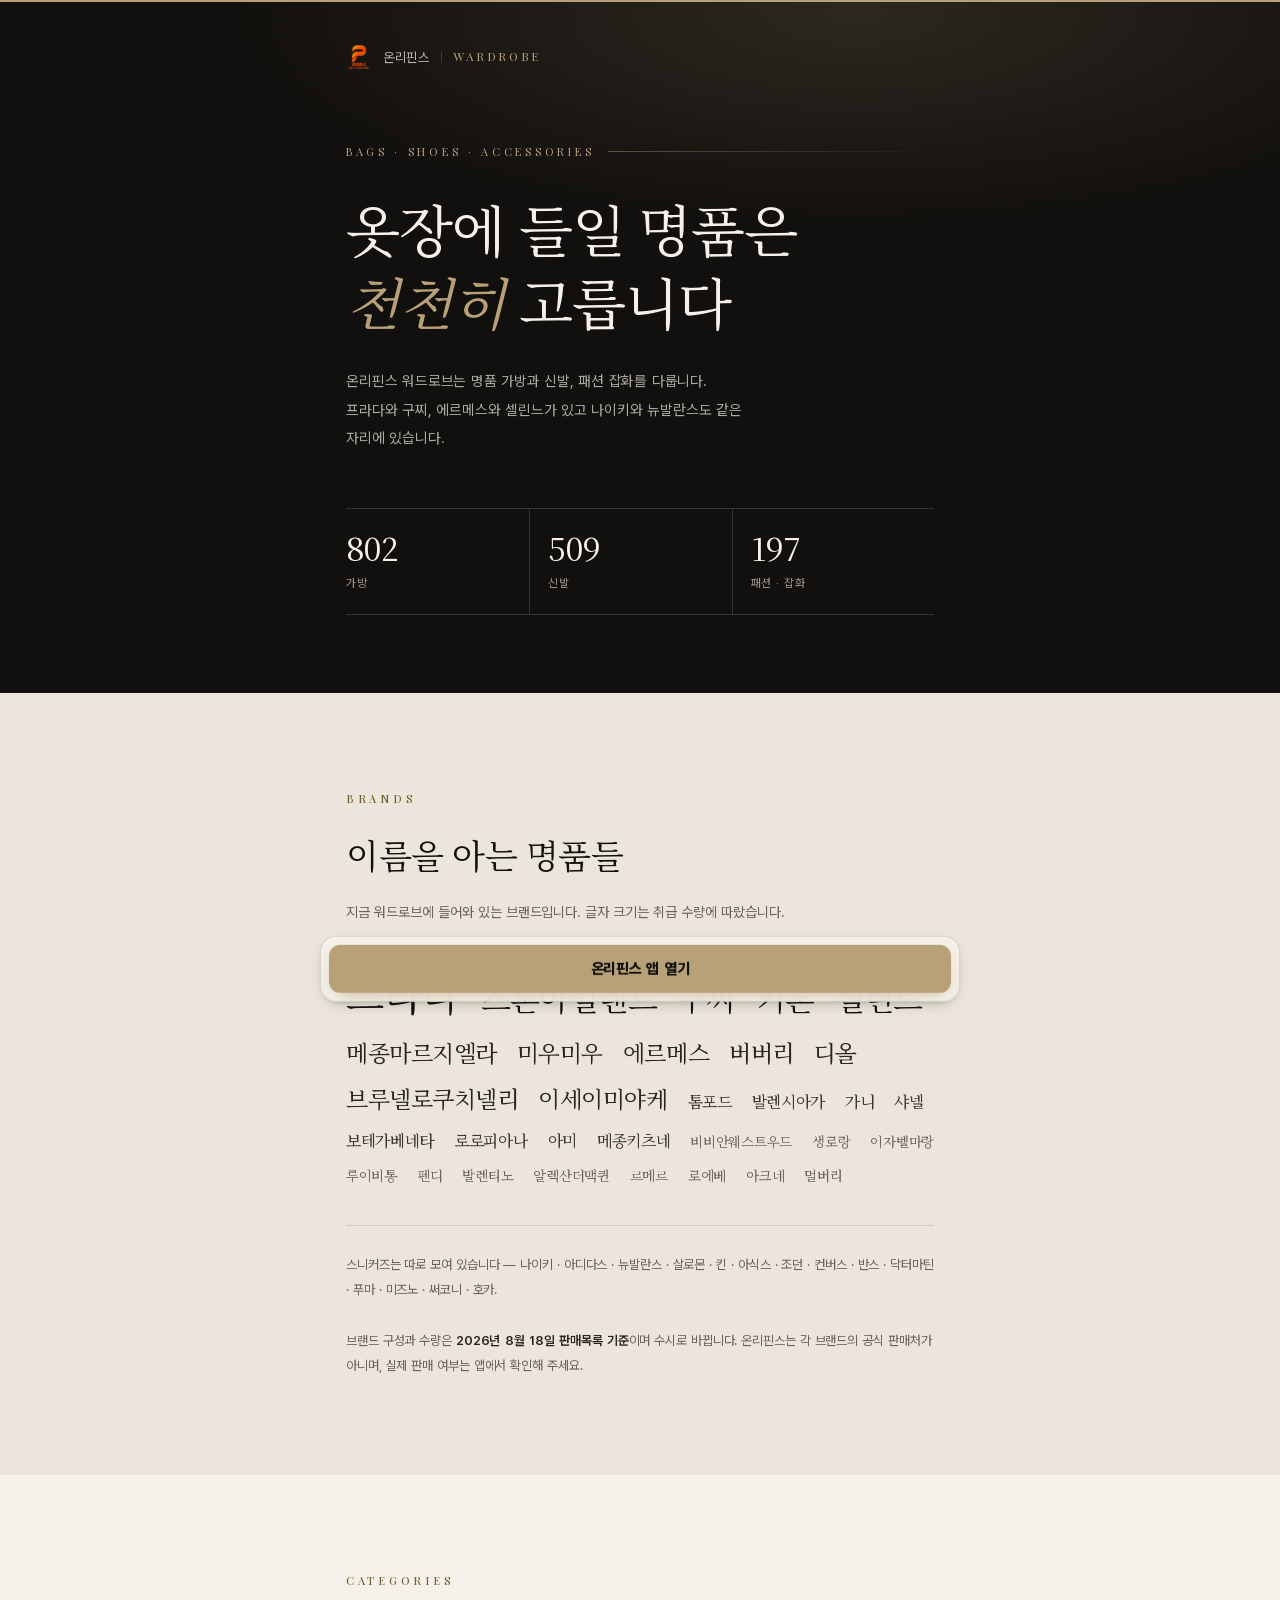
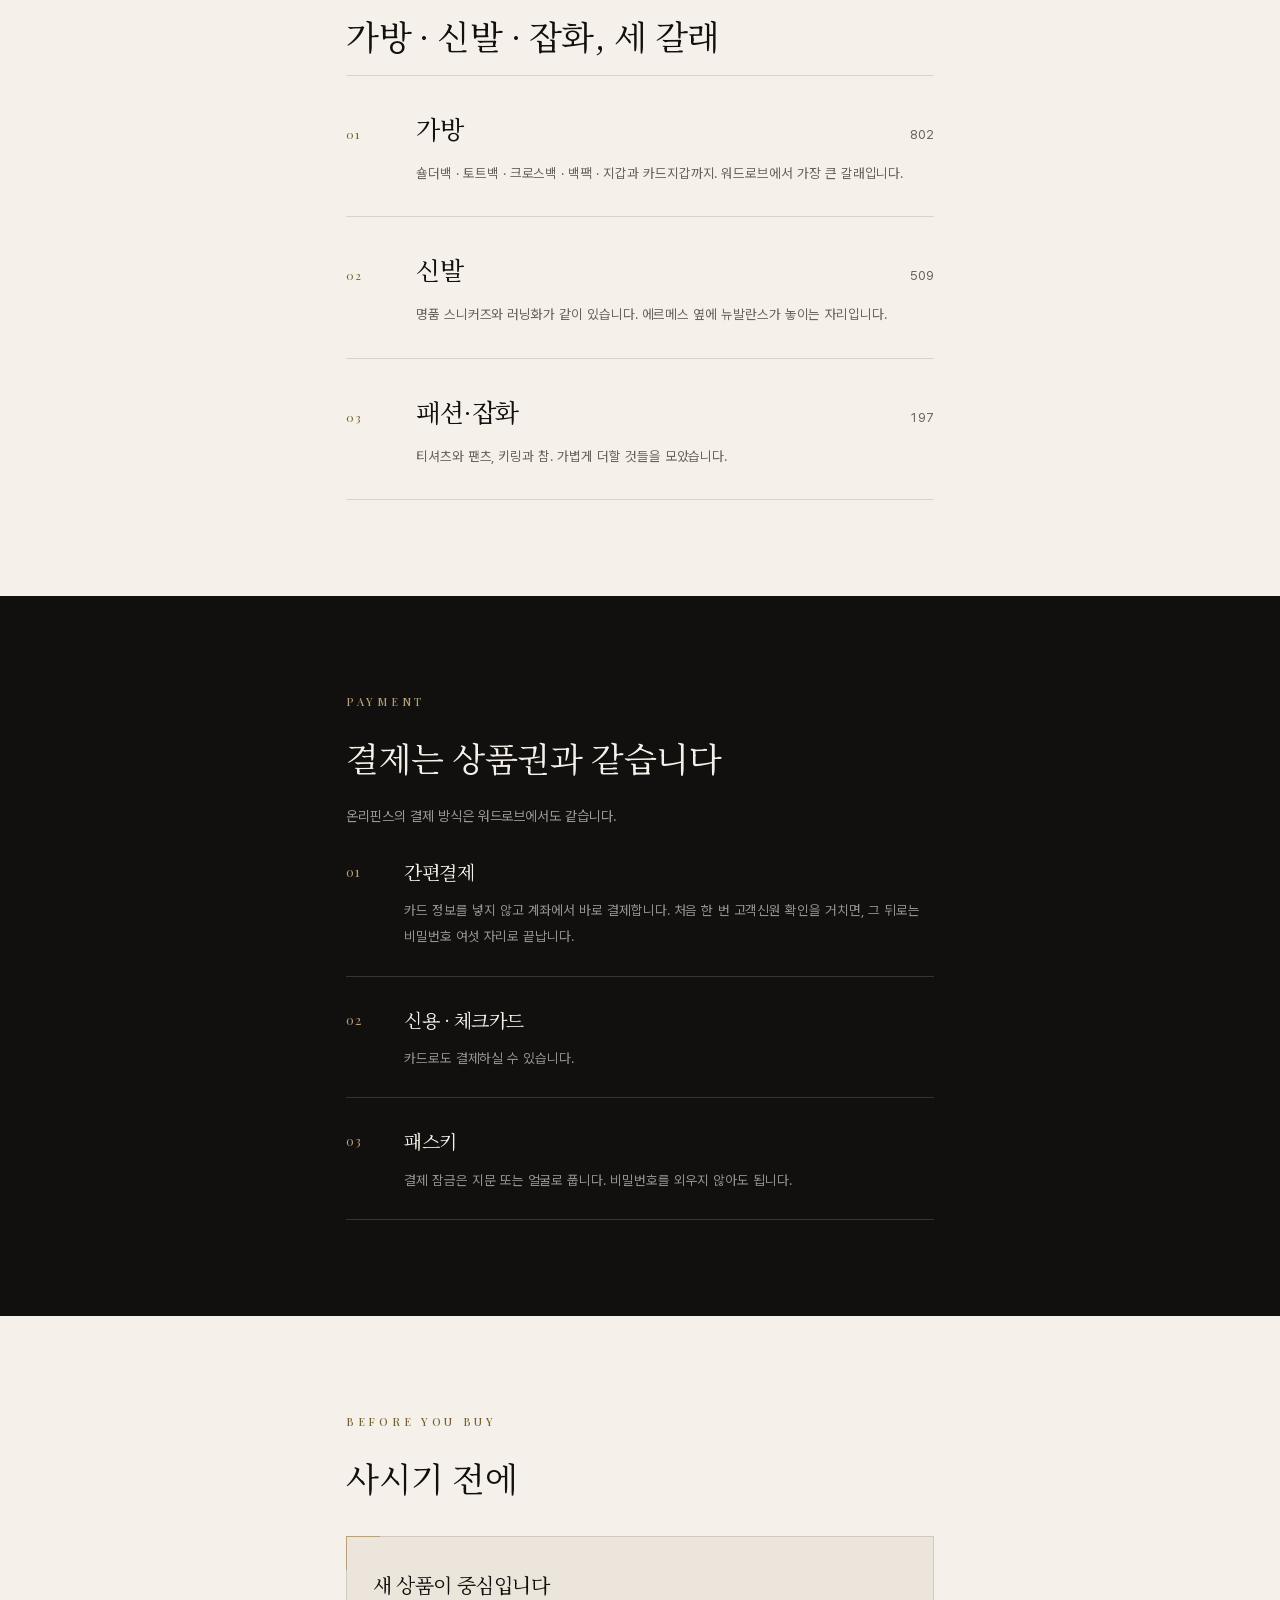
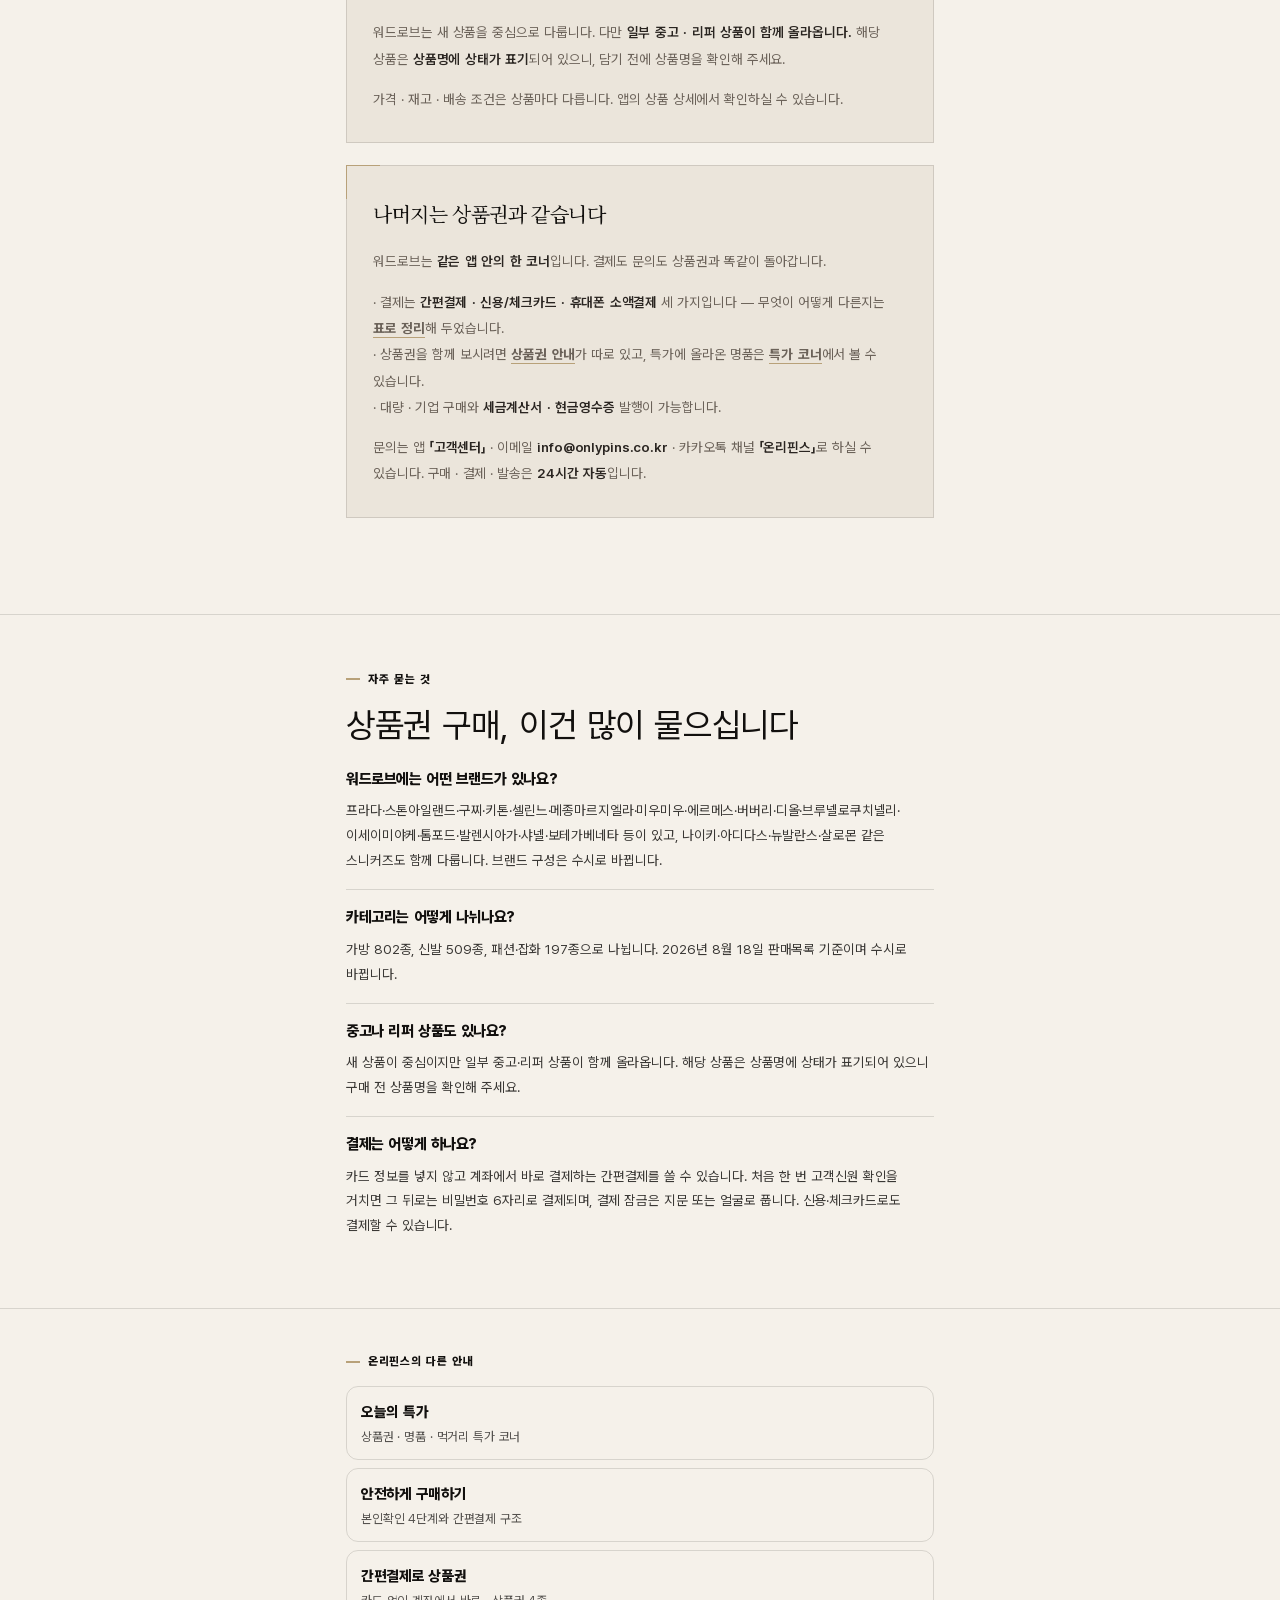
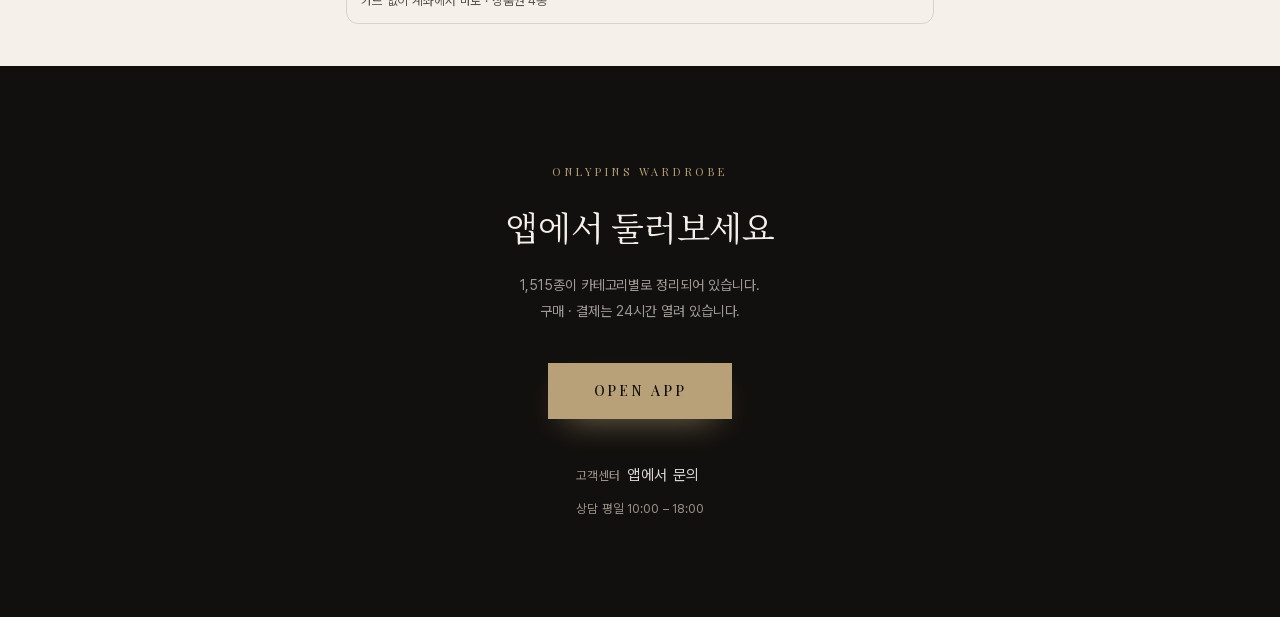
==== commit 515ed8d0: "Add files via upload" ====
--- a/index.html
+++ b/index.html
@@ -23,9 +23,10 @@
      크롤러가 «가져갈 수 있는 주소»여야 한다. 주소를 바꾸지 말 것(다시 크롤될 때까지 그대로). -->
 <link rel="icon" type="image/png" sizes="96x96" href="/favicon.png">
 <link rel="apple-touch-icon" href="/apple-touch-icon.png">
-<!-- 사이트 소유확인 — 검색엔진 콘솔용. 공개 노출이 전제인 확인 토큰이라 비밀값이 아니다.
-     ⚠️ 지우면 소유확인이 풀려 Search Console 접근이 끊긴다. -->
-<meta name="google-site-verification" content="tQSWcEKbFO4FKMUNySO-YBs_RyIuwt_-PWj1wFrTC7w">
+<!-- 사이트 소유확인 — 검색엔진 콘솔용. 공개 노출이 전제인 확인 토큰이라 비밀값이 아니다.
+     ⚠️ 지우면 소유확인이 풀려 Search Console 접근이 끊긴다. 값은 _사이트파일.mjs 의 GSV 표에서 온다. -->
+<meta name="google-site-verification" content="tQSWcEKbFO4FKMUNySO-YBs_RyIuwt_-PWj1wFrTC7w">
+<meta name="google-site-verification" content="-GleRrF3YU4qh0jkxEr4fKm2OeDsyp7maoGALSA-G4Q">
 <!--SEO:ABS-->
 <link rel="canonical" href="https://adpr0002.onlypins.co.kr/">
 <meta property="og:type" content="website">
@@ -65,12 +66,21 @@
       }
     },
     {
+      "@type": "BreadcrumbList",
+      "itemListElement": [
+        { "@type": "ListItem", "position": 1, "name": "온리핀스", "item": "https://onlypins.co.kr" },
+        { "@type": "ListItem", "position": 2, "name": "워드로브 명품", "item": "https://adpr0002.onlypins.co.kr/" }
+      ]
+    },
+    {
       "@type": "CollectionPage",
       "@id": "https://adpr0002.onlypins.co.kr/#page",
       "url": "https://adpr0002.onlypins.co.kr/",
       "name": "명품 가방·신발과 상품권을 한 앱에서 | 온리핀스 워드로브",
       "description": "프라다·구찌·에르메스·셀린느·미우미우부터 나이키·뉴발란스까지, 가방 802·신발 509·패션잡화 197종.",
       "inLanguage": "ko-KR",
+      "datePublished": "2026-09-09",
+      "dateModified": "2026-09-09",
       "isPartOf": { "@id": "https://adpr0002.onlypins.co.kr/#org" }
     },
     {
@@ -118,16 +128,16 @@
 /* 자동 생성 — python _폰트빌드.py 002-워드로브
    이 페이지에 실제로 쓰인 글자만 남긴 서브셋이다. 손으로 고치지 말 것.
    본문 글자가 바뀌면 아래 해시가 달라진다 → _검증.mjs 가 「낡았다」로 잡는다.
-   charset-sha: 434aafee6506bf4d
-   글자 444자 · 폰트 3종 · 합계 210.6KB (base64 는 약 1.33배) */
+   charset-sha: cafa499a7e2c5547
+   글자 440자 · 폰트 3종 · 합계 208.3KB (base64 는 약 1.33배) */
 @font-face{
   font-family:'NotoSerifKR';
-  src:url([data-uri]) format('woff2');
+  src:url([data-uri]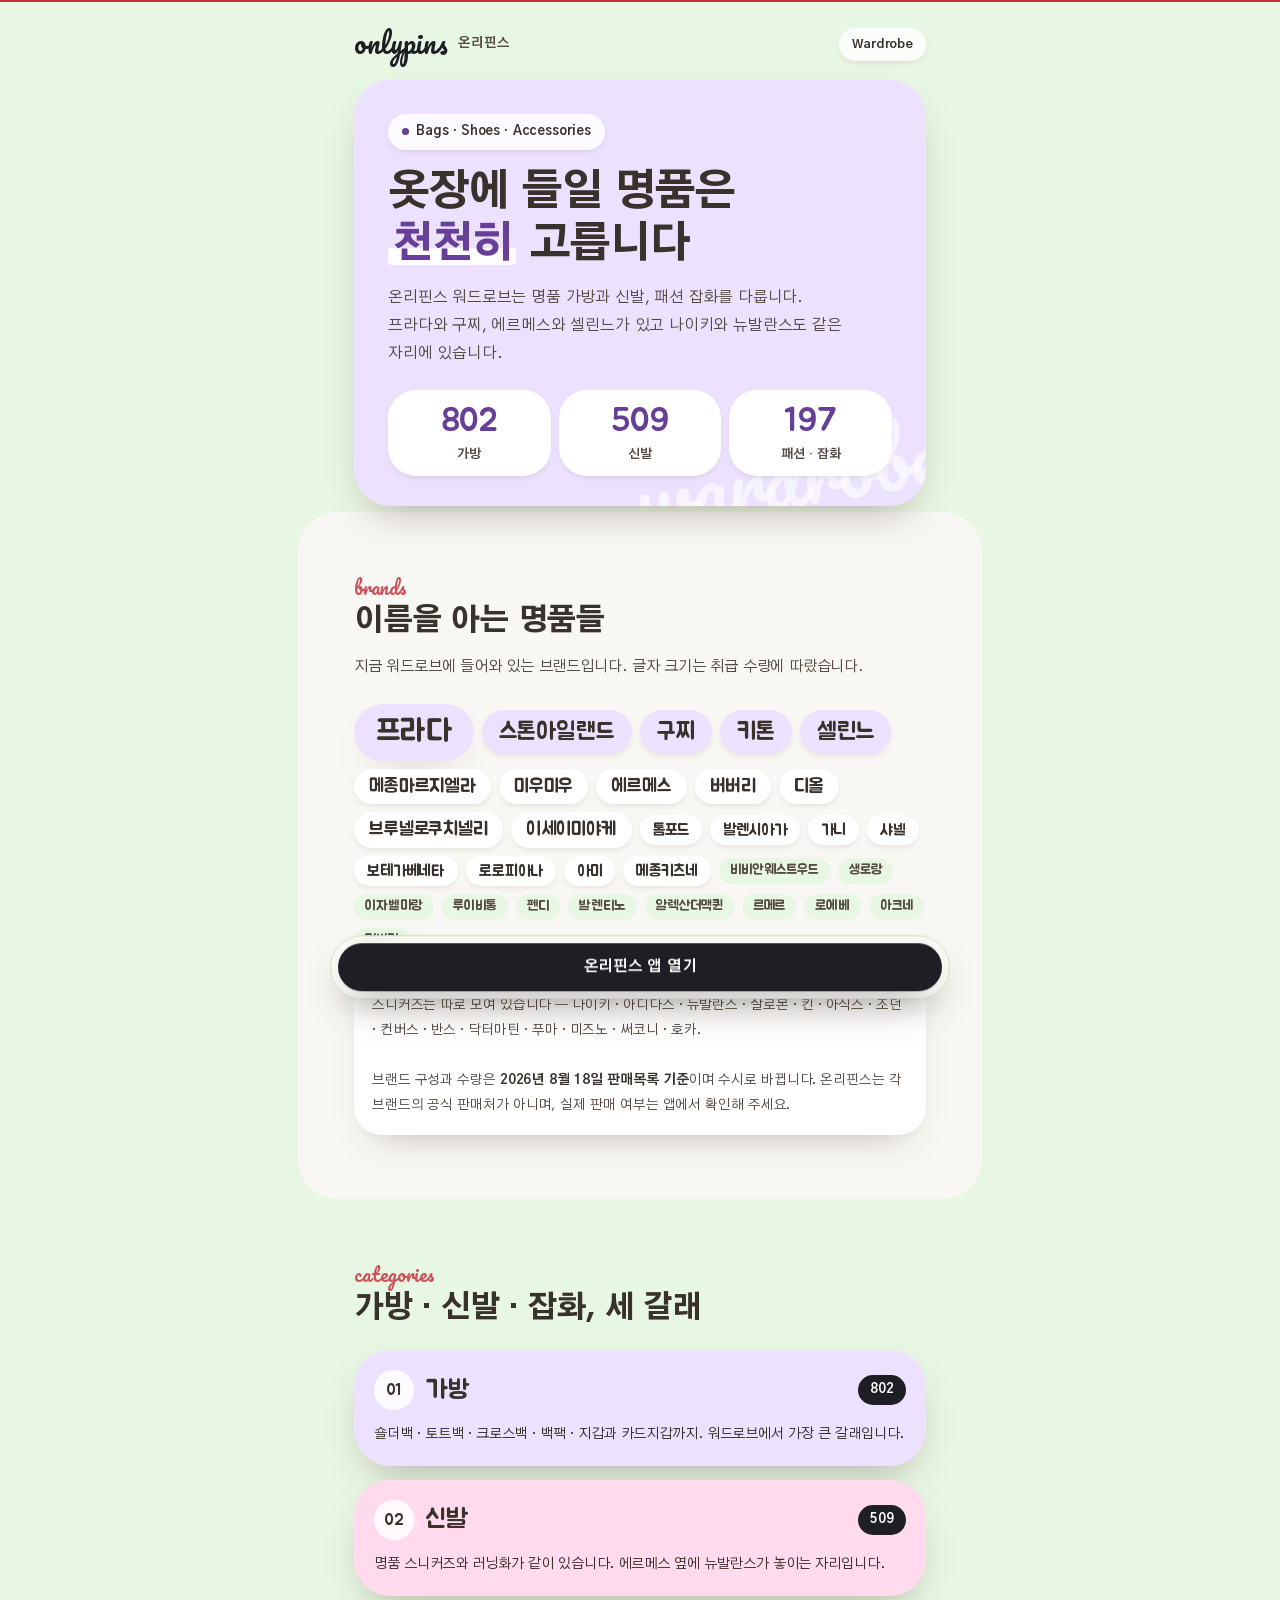
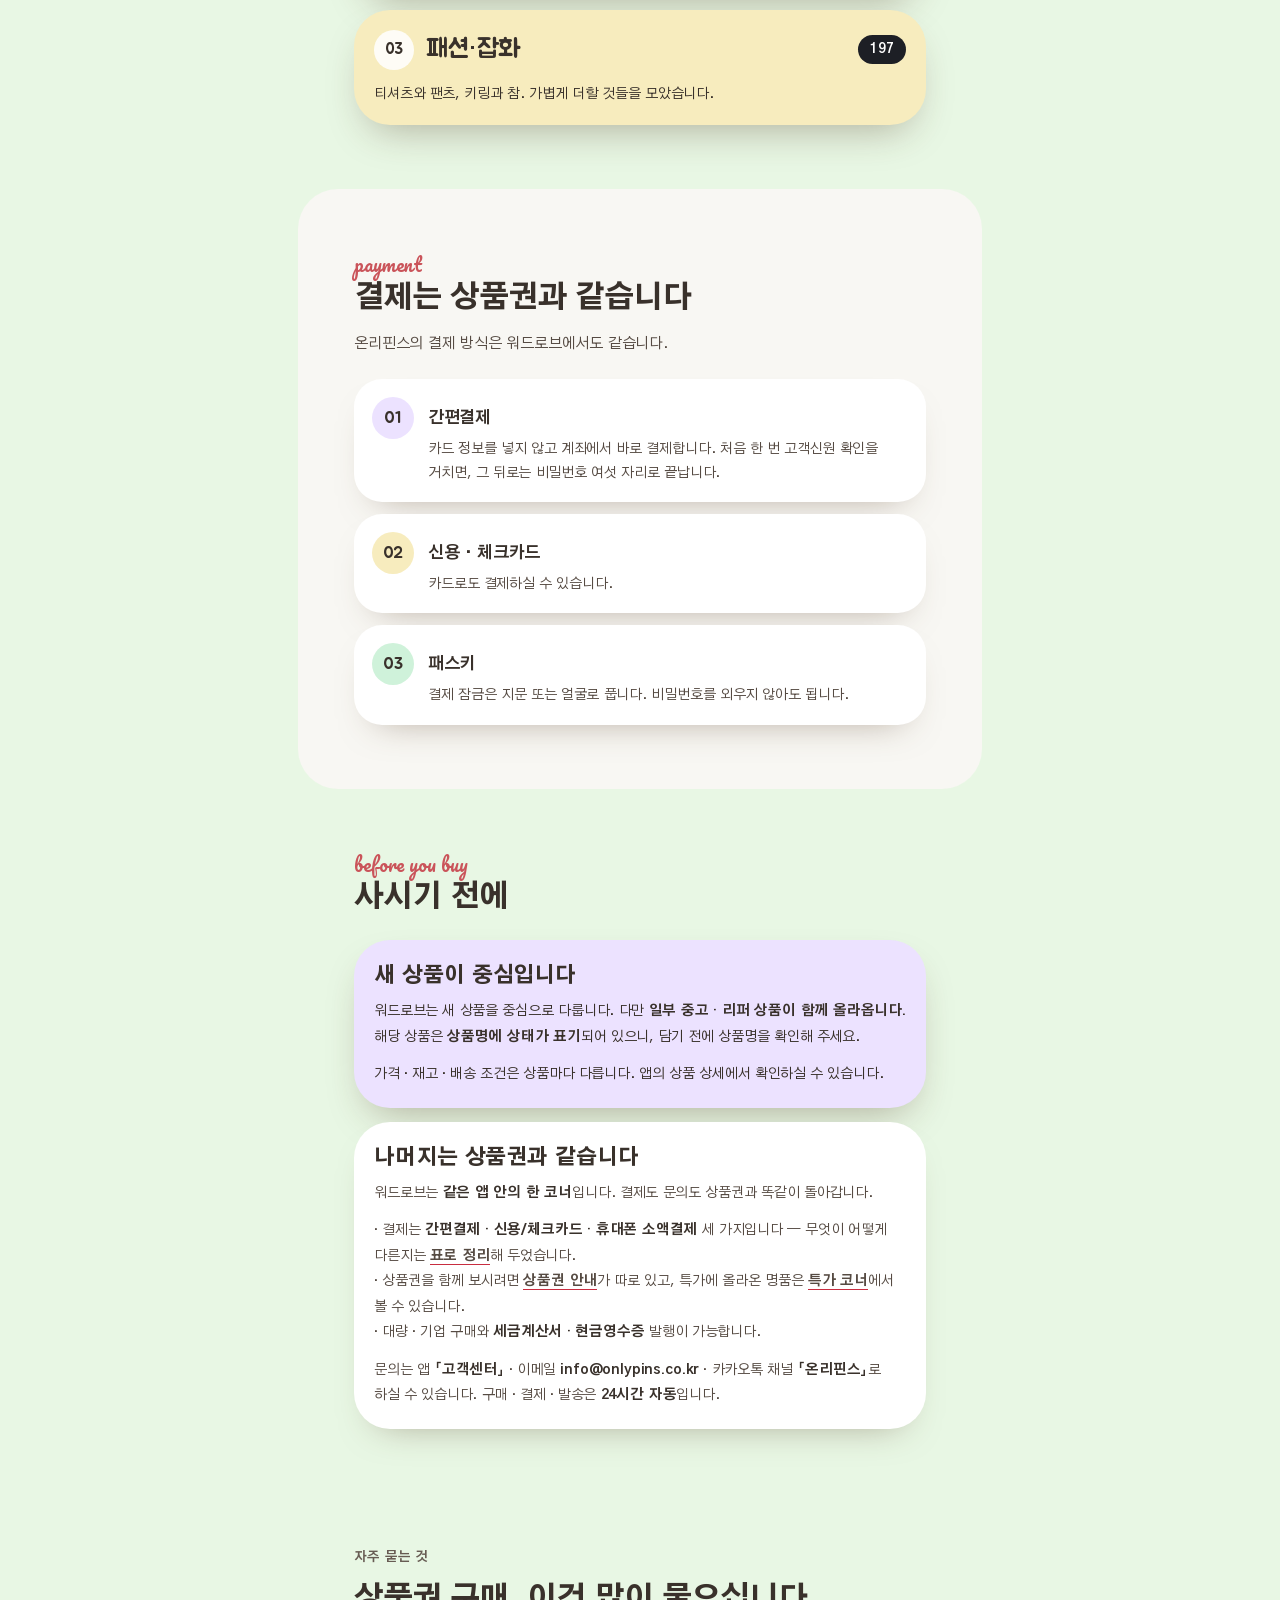
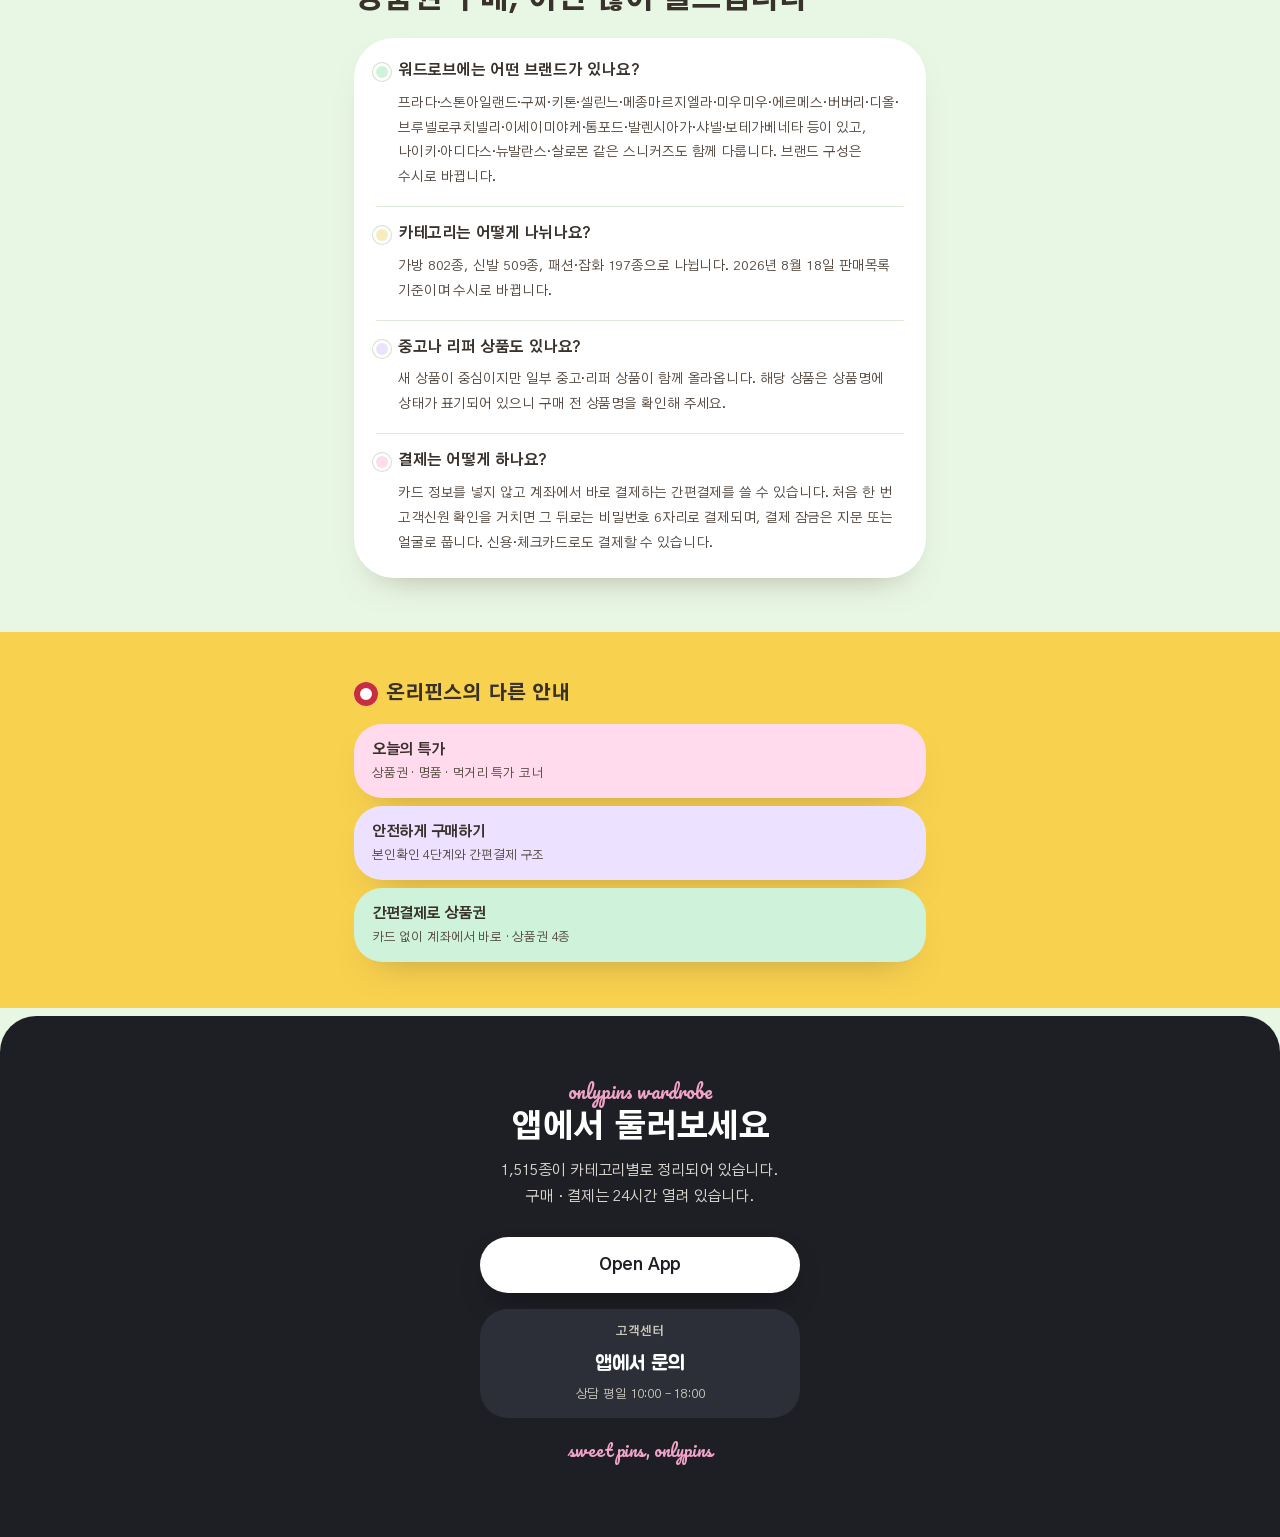
==== commit 815b5070: "스쿱 디자인 개편 반영 (2026-09-14) — 온리핀스 홍보 랜딩 - 앱 개편에 맞춘 새 디자인(민트·파스텔·제목 고딕 800) · og 이미지·파비콘 교체 - sitemap·" ====
--- a/index.html
+++ b/index.html
@@ -1,9 +1,9 @@
-<!DOCTYPE html>
-<html lang="ko">
-<head>
-<meta charset="utf-8">
-<meta name="viewport" content="width=device-width, initial-scale=1, viewport-fit=cover">
-
+<!DOCTYPE html>
+<html lang="ko" class="fl-lav">
+<head>
+<meta charset="utf-8">
+<meta name="viewport" content="width=device-width, initial-scale=1, viewport-fit=cover">
+
 <!-- GA4 — 측정 ID 정본은 _사이트파일.mjs 의 GA4_ID 하나다. 여기에 값을 적지 말 것. -->
 <script async src="https://www.googletagmanager.com/gtag/js?id=G-9EMR2JH7BD"></script>
 <script>
@@ -11,336 +11,476 @@
   function gtag(){dataLayer.push(arguments);}
   gtag('js', new Date());
   gtag('config', 'G-9EMR2JH7BD');
-</script>
-
-
-<title>명품 가방·신발과 상품권을 한 앱에서 | 온리핀스 워드로브</title>
-<meta name="description" content="프라다·구찌·에르메스·셀린느·미우미우부터 나이키·뉴발란스까지 명품 1,515종. 가방 802·신발 509·패션잡화 197종을 상품권과 같은 앱에서, 카드 정보 없이 간편결제로 삽니다.">
-<meta name="keywords" content="명품 가방,명품 신발,명품 지갑,프라다,구찌,에르메스,셀린느,미우미우,스톤아일랜드,워드로브,명품 쇼핑,상품권,모바일상품권,간편결제,온리핀스">
-<meta name="robots" content="index, follow, max-image-preview:large">
-<meta name="theme-color" content="#12100e">
-<!-- 파비콘 — 구글은 «모바일 검색 결과에 파비콘을 표시»한다. data URI 로는 안 되고
-     크롤러가 «가져갈 수 있는 주소»여야 한다. 주소를 바꾸지 말 것(다시 크롤될 때까지 그대로). -->
-<link rel="icon" type="image/png" sizes="96x96" href="/favicon.png">
-<link rel="apple-touch-icon" href="/apple-touch-icon.png">
+</script>
+
+
+<title>명품 가방·신발과 상품권을 한 앱에서 | 온리핀스 워드로브</title>
+<meta name="description" content="프라다·구찌·에르메스·셀린느·미우미우부터 나이키·뉴발란스까지 명품 1,515종. 가방 802·신발 509·패션잡화 197종을 상품권과 같은 앱에서, 카드 정보 없이 간편결제로 삽니다.">
+<meta name="keywords" content="명품 가방,명품 신발,명품 지갑,프라다,구찌,에르메스,셀린느,미우미우,스톤아일랜드,워드로브,명품 쇼핑,상품권,모바일상품권,간편결제,온리핀스">
+<meta name="robots" content="index, follow, max-image-preview:large">
+<meta name="theme-color" content="#e8f7e4">
+<!-- 파비콘 — 구글은 «모바일 검색 결과에 파비콘을 표시»한다. data URI 로는 안 되고
+     크롤러가 «가져갈 수 있는 주소»여야 한다. 주소를 바꾸지 말 것(다시 크롤될 때까지 그대로). -->
+<link rel="icon" type="image/png" sizes="96x96" href="/favicon.png">
+<link rel="apple-touch-icon" href="/apple-touch-icon.png">
 <!-- 사이트 소유확인 — 검색엔진 콘솔용. 공개 노출이 전제인 확인 토큰이라 비밀값이 아니다.
      ⚠️ 지우면 소유확인이 풀려 Search Console 접근이 끊긴다. 값은 _사이트파일.mjs 의 GSV 표에서 온다. -->
 <meta name="google-site-verification" content="tQSWcEKbFO4FKMUNySO-YBs_RyIuwt_-PWj1wFrTC7w">
-<meta name="google-site-verification" content="-GleRrF3YU4qh0jkxEr4fKm2OeDsyp7maoGALSA-G4Q">
-<!--SEO:ABS-->
-<link rel="canonical" href="https://adpr0002.onlypins.co.kr/">
-<meta property="og:type" content="website">
-<meta property="og:site_name" content="온리핀스">
-<meta property="og:locale" content="ko_KR">
-<meta property="og:url" content="https://adpr0002.onlypins.co.kr/">
-<meta property="og:title" content="온리핀스 워드로브 — 명품 가방·신발·패션 1,515종">
-<meta property="og:description" content="프라다·구찌·에르메스·셀린느부터 나이키·뉴발란스까지. 가방 802 · 신발 509 · 패션잡화 197.">
-<meta property="og:image" content="https://adpr0002.onlypins.co.kr/og-image.png">
-<meta name="twitter:card" content="summary_large_image">
-
-<!-- 구조화 데이터 — 값은 08-18 판매목록 실측에서만 가져왔다.
-     ⚠️ 배송·반품 조건과 개별 상품 가격은 확인된 사내 근거가 없어 넣지 않는다. -->
-<script type="application/ld+json">
-{
-  "@context": "https://schema.org",
-  "@graph": [
-    {
-      "@type": "Organization",
-      "@id": "https://adpr0002.onlypins.co.kr/#org",
-      "name": "온리핀스",
-      "alternateName": "ONLYPINS",
-      "url": "https://onlypins.co.kr",
-      "logo": "https://adpr0002.onlypins.co.kr/og-image.png",
-      "contactPoint": {
-        "@type": "ContactPoint",
-        "telephone": "+82-2-498-4065",
-        "contactType": "customer service",
-        "areaServed": "KR",
-        "availableLanguage": "Korean",
-        "hoursAvailable": {
-          "@type": "OpeningHoursSpecification",
-          "dayOfWeek": ["Monday","Tuesday","Wednesday","Thursday","Friday"],
-          "opens": "10:00",
-          "closes": "18:00"
-        }
-      }
-    },
-    {
-      "@type": "BreadcrumbList",
-      "itemListElement": [
-        { "@type": "ListItem", "position": 1, "name": "온리핀스", "item": "https://onlypins.co.kr" },
-        { "@type": "ListItem", "position": 2, "name": "워드로브 명품", "item": "https://adpr0002.onlypins.co.kr/" }
-      ]
-    },
-    {
-      "@type": "CollectionPage",
-      "@id": "https://adpr0002.onlypins.co.kr/#page",
-      "url": "https://adpr0002.onlypins.co.kr/",
-      "name": "명품 가방·신발과 상품권을 한 앱에서 | 온리핀스 워드로브",
-      "description": "프라다·구찌·에르메스·셀린느·미우미우부터 나이키·뉴발란스까지, 가방 802·신발 509·패션잡화 197종.",
-      "inLanguage": "ko-KR",
-      "datePublished": "2026-09-09",
-      "dateModified": "2026-09-09",
-      "isPartOf": { "@id": "https://adpr0002.onlypins.co.kr/#org" }
-    },
-    {
-      "@type": "FAQPage",
-      "mainEntity": [
-        {
-          "@type": "Question",
-          "name": "워드로브에는 어떤 브랜드가 있나요?",
-          "acceptedAnswer": {
-            "@type": "Answer",
-            "text": "프라다·스톤아일랜드·구찌·키톤·셀린느·메종마르지엘라·미우미우·에르메스·버버리·디올·브루넬로쿠치넬리·이세이미야케·톰포드·발렌시아가·샤넬·보테가베네타 등이 있고, 나이키·아디다스·뉴발란스·살로몬 같은 스니커즈도 함께 다룹니다. 브랜드 구성은 수시로 바뀝니다."
-          }
-        },
-        {
-          "@type": "Question",
-          "name": "카테고리는 어떻게 나뉘나요?",
-          "acceptedAnswer": {
-            "@type": "Answer",
-            "text": "가방 802종, 신발 509종, 패션·잡화 197종으로 나뉩니다. 2026년 8월 18일 판매목록 기준이며 수시로 바뀝니다."
-          }
-        },
-        {
-          "@type": "Question",
-          "name": "중고나 리퍼 상품도 있나요?",
-          "acceptedAnswer": {
-            "@type": "Answer",
-            "text": "새 상품이 중심이지만 일부 중고·리퍼 상품이 함께 올라옵니다. 해당 상품은 상품명에 상태가 표기되어 있으니 구매 전 상품명을 확인해 주세요."
-          }
-        },
-        {
-          "@type": "Question",
-          "name": "결제는 어떻게 하나요?",
-          "acceptedAnswer": {
-            "@type": "Answer",
-            "text": "카드 정보를 넣지 않고 계좌에서 바로 결제하는 간편결제를 쓸 수 있습니다. 처음 한 번 고객신원 확인을 거치면 그 뒤로는 비밀번호 6자리로 결제되며, 결제 잠금은 지문 또는 얼굴로 풉니다. 신용·체크카드로도 결제할 수 있습니다."
-          }
-        }
-      ]
-    }
-  ]
-}
-</script>
-<!--/SEO:ABS-->
+<meta name="google-site-verification" content="-GleRrF3YU4qh0jkxEr4fKm2OeDsyp7maoGALSA-G4Q">
+<!--SEO:ABS-->
+<link rel="canonical" href="https://adpr0002.onlypins.co.kr/">
+<meta property="og:type" content="website">
+<meta property="og:site_name" content="온리핀스">
+<meta property="og:locale" content="ko_KR">
+<meta property="og:url" content="https://adpr0002.onlypins.co.kr/">
+<meta property="og:title" content="온리핀스 워드로브 — 명품 가방·신발·패션 1,515종">
+<meta property="og:description" content="프라다·구찌·에르메스·셀린느부터 나이키·뉴발란스까지. 가방 802 · 신발 509 · 패션잡화 197.">
+<meta property="og:image" content="https://adpr0002.onlypins.co.kr/og-image.png">
+<meta name="twitter:card" content="summary_large_image">
+
+<!-- 구조화 데이터 — 값은 08-18 판매목록 실측에서만 가져왔다.
+     ⚠️ 배송·반품 조건과 개별 상품 가격은 확인된 사내 근거가 없어 넣지 않는다. -->
+<script type="application/ld+json">
+{
+  "@context": "https://schema.org",
+  "@graph": [
+    {
+      "@type": "Organization",
+      "@id": "https://adpr0002.onlypins.co.kr/#org",
+      "name": "온리핀스",
+      "alternateName": "ONLYPINS",
+      "url": "https://onlypins.co.kr",
+      "logo": "https://adpr0002.onlypins.co.kr/og-image.png"
+    },
+    {
+      "@type": "BreadcrumbList",
+      "itemListElement": [
+        { "@type": "ListItem", "position": 1, "name": "온리핀스", "item": "https://onlypins.co.kr" },
+        { "@type": "ListItem", "position": 2, "name": "워드로브 명품", "item": "https://adpr0002.onlypins.co.kr/" }
+      ]
+    },
+    {
+      "@type": "CollectionPage",
+      "@id": "https://adpr0002.onlypins.co.kr/#page",
+      "url": "https://adpr0002.onlypins.co.kr/",
+      "name": "명품 가방·신발과 상품권을 한 앱에서 | 온리핀스 워드로브",
+      "description": "프라다·구찌·에르메스·셀린느·미우미우부터 나이키·뉴발란스까지, 가방 802·신발 509·패션잡화 197종.",
+      "inLanguage": "ko-KR",
+      "datePublished": "2026-09-09",
+      "dateModified": "2026-09-14",
+      "isPartOf": { "@id": "https://adpr0002.onlypins.co.kr/#org" }
+    },
+    {
+      "@type": "FAQPage",
+      "mainEntity": [
+        {
+          "@type": "Question",
+          "name": "워드로브에는 어떤 브랜드가 있나요?",
+          "acceptedAnswer": {
+            "@type": "Answer",
+            "text": "프라다·스톤아일랜드·구찌·키톤·셀린느·메종마르지엘라·미우미우·에르메스·버버리·디올·브루넬로쿠치넬리·이세이미야케·톰포드·발렌시아가·샤넬·보테가베네타 등이 있고, 나이키·아디다스·뉴발란스·살로몬 같은 스니커즈도 함께 다룹니다. 브랜드 구성은 수시로 바뀝니다."
+          }
+        },
+        {
+          "@type": "Question",
+          "name": "카테고리는 어떻게 나뉘나요?",
+          "acceptedAnswer": {
+            "@type": "Answer",
+            "text": "가방 802종, 신발 509종, 패션·잡화 197종으로 나뉩니다. 2026년 8월 18일 판매목록 기준이며 수시로 바뀝니다."
+          }
+        },
+        {
+          "@type": "Question",
+          "name": "중고나 리퍼 상품도 있나요?",
+          "acceptedAnswer": {
+            "@type": "Answer",
+            "text": "새 상품이 중심이지만 일부 중고·리퍼 상품이 함께 올라옵니다. 해당 상품은 상품명에 상태가 표기되어 있으니 구매 전 상품명을 확인해 주세요."
+          }
+        },
+        {
+          "@type": "Question",
+          "name": "결제는 어떻게 하나요?",
+          "acceptedAnswer": {
+            "@type": "Answer",
+            "text": "카드 정보를 넣지 않고 계좌에서 바로 결제하는 간편결제를 쓸 수 있습니다. 처음 한 번 고객신원 확인을 거치면 그 뒤로는 비밀번호 6자리로 결제되며, 결제 잠금은 지문 또는 얼굴로 풉니다. 신용·체크카드로도 결제할 수 있습니다."
+          }
+        }
+      ]
+    }
+  ]
+}
+</script>
+<!--/SEO:ABS-->
 <style>
 /* 자동 생성 — python _폰트빌드.py 002-워드로브
    이 페이지에 실제로 쓰인 글자만 남긴 서브셋이다. 손으로 고치지 말 것.
    본문 글자가 바뀌면 아래 해시가 달라진다 → _검증.mjs 가 「낡았다」로 잡는다.
    charset-sha: cafa499a7e2c5547
-   글자 440자 · 폰트 3종 · 합계 208.3KB (base64 는 약 1.33배) */
+   글자 440자 · 폰트 5종 · 합계 140.1KB (base64 는 약 1.33배) */
 @font-face{
-  font-family:'NotoSerifKR';
-  src:url([data-uri]) format('woff2');
-  font-weight:200 900; font-style:normal; font-display:block;
+  font-family:'GothicA1';
+  src:url([data-uri]) format('woff2');
+  font-weight:400; font-style:normal; font-display:block;
 }
 @font-face{
-  font-family:'Pretendard';
-  src:url([data-uri]) format('woff2');
-  font-weight:100 900; font-style:normal; font-display:block;
+  font-family:'GothicA1';
+  src:url([data-uri]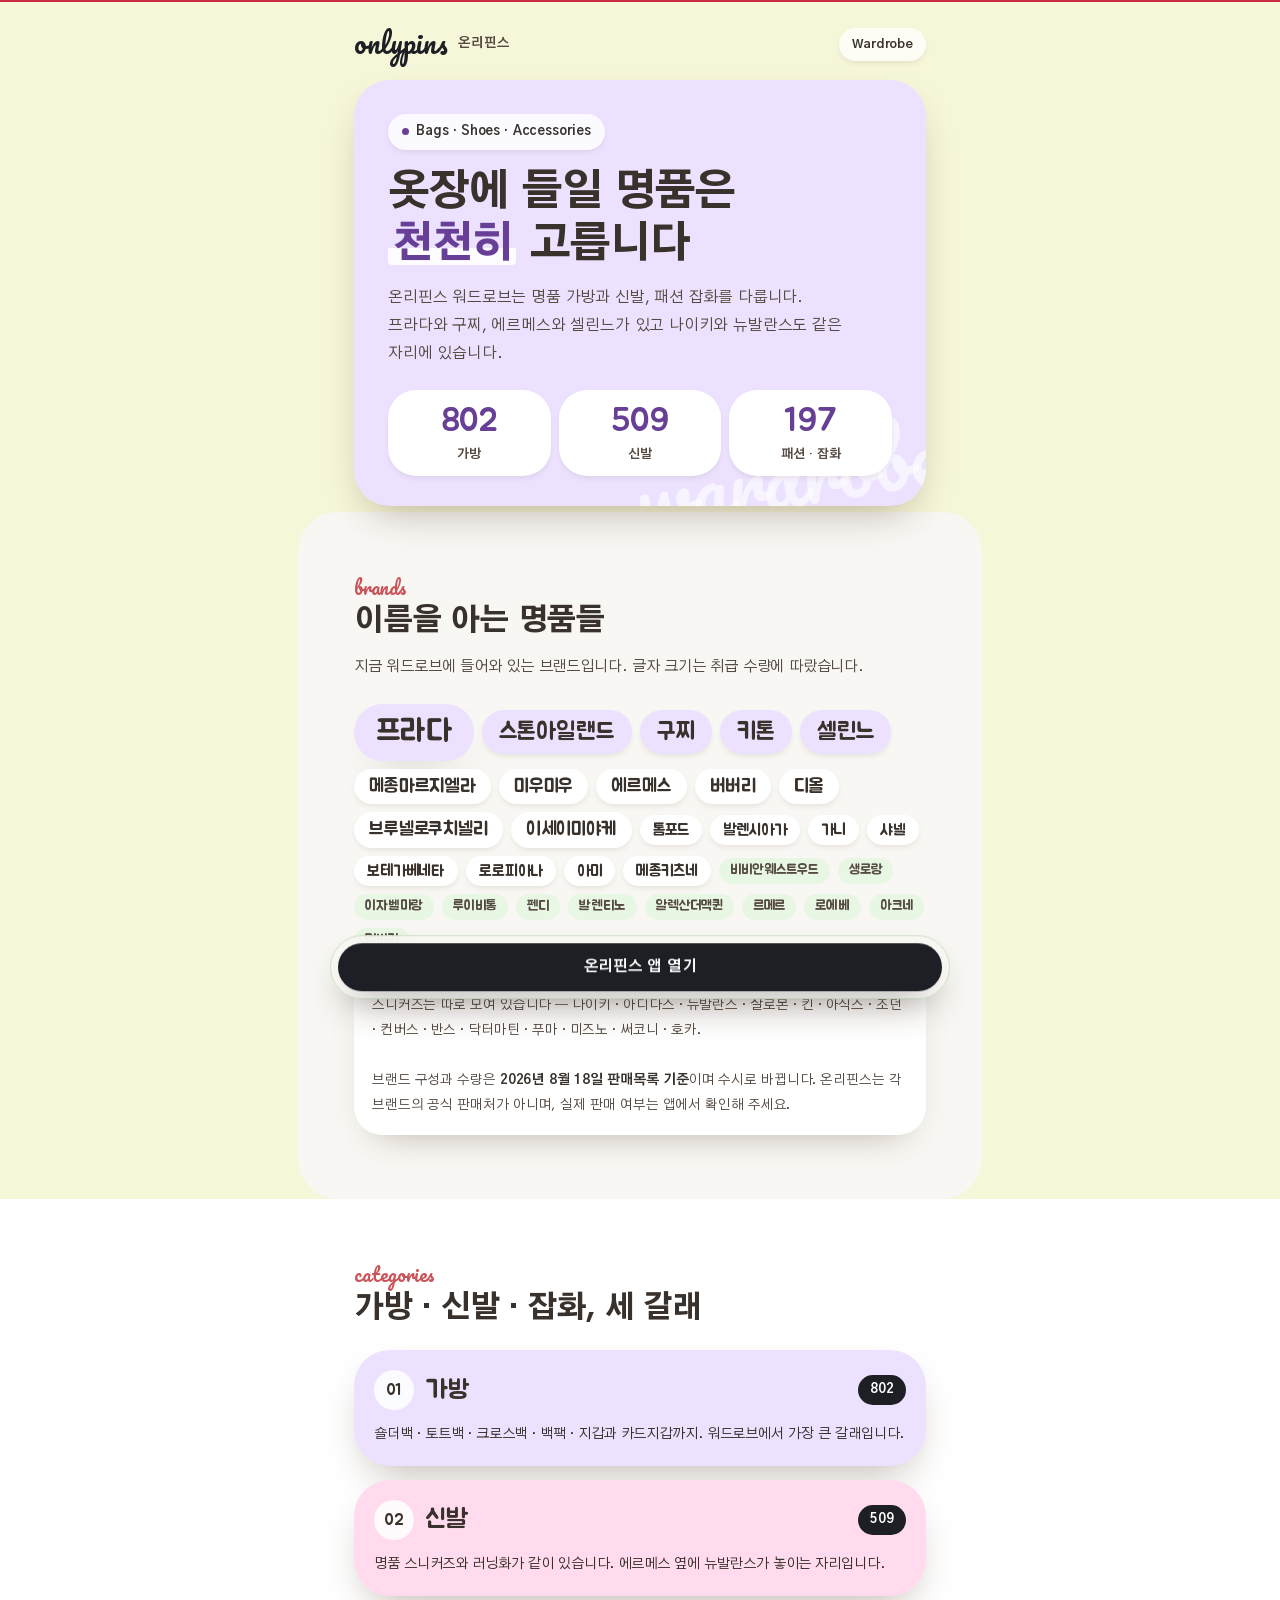
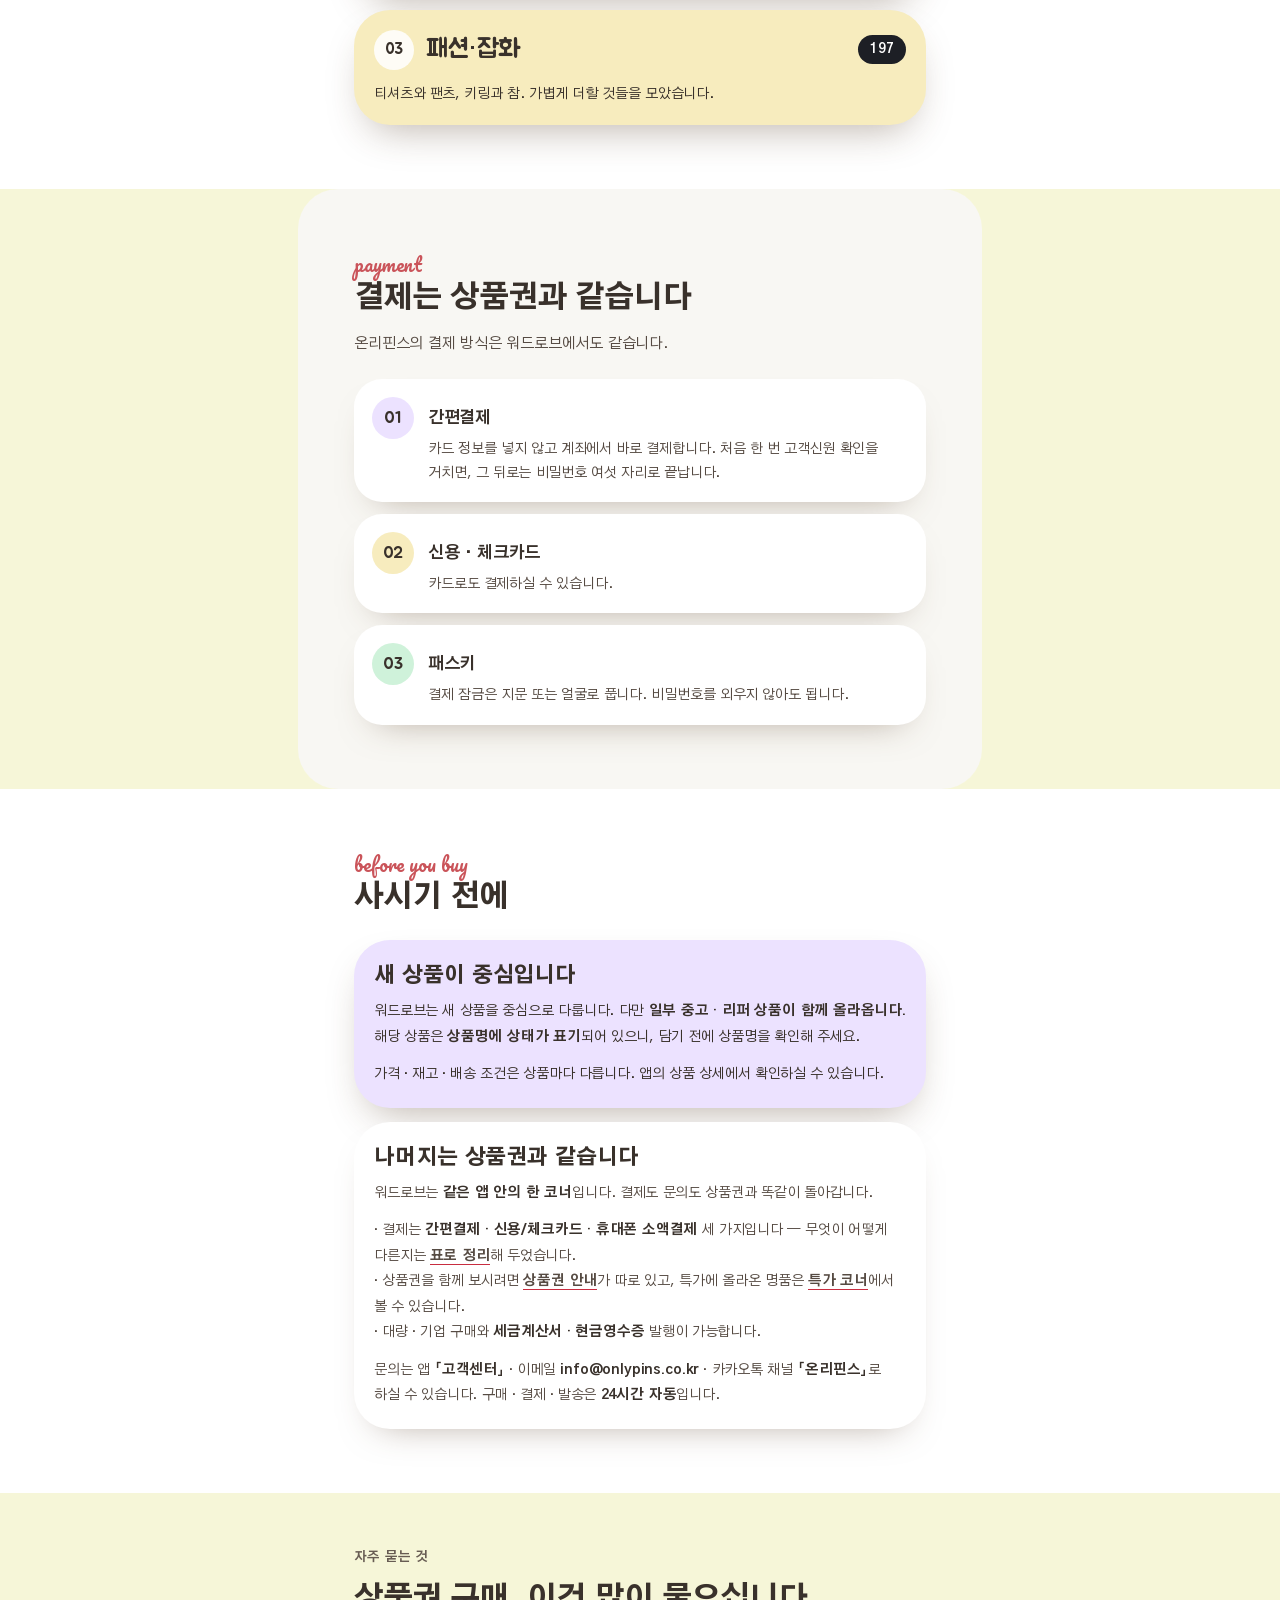
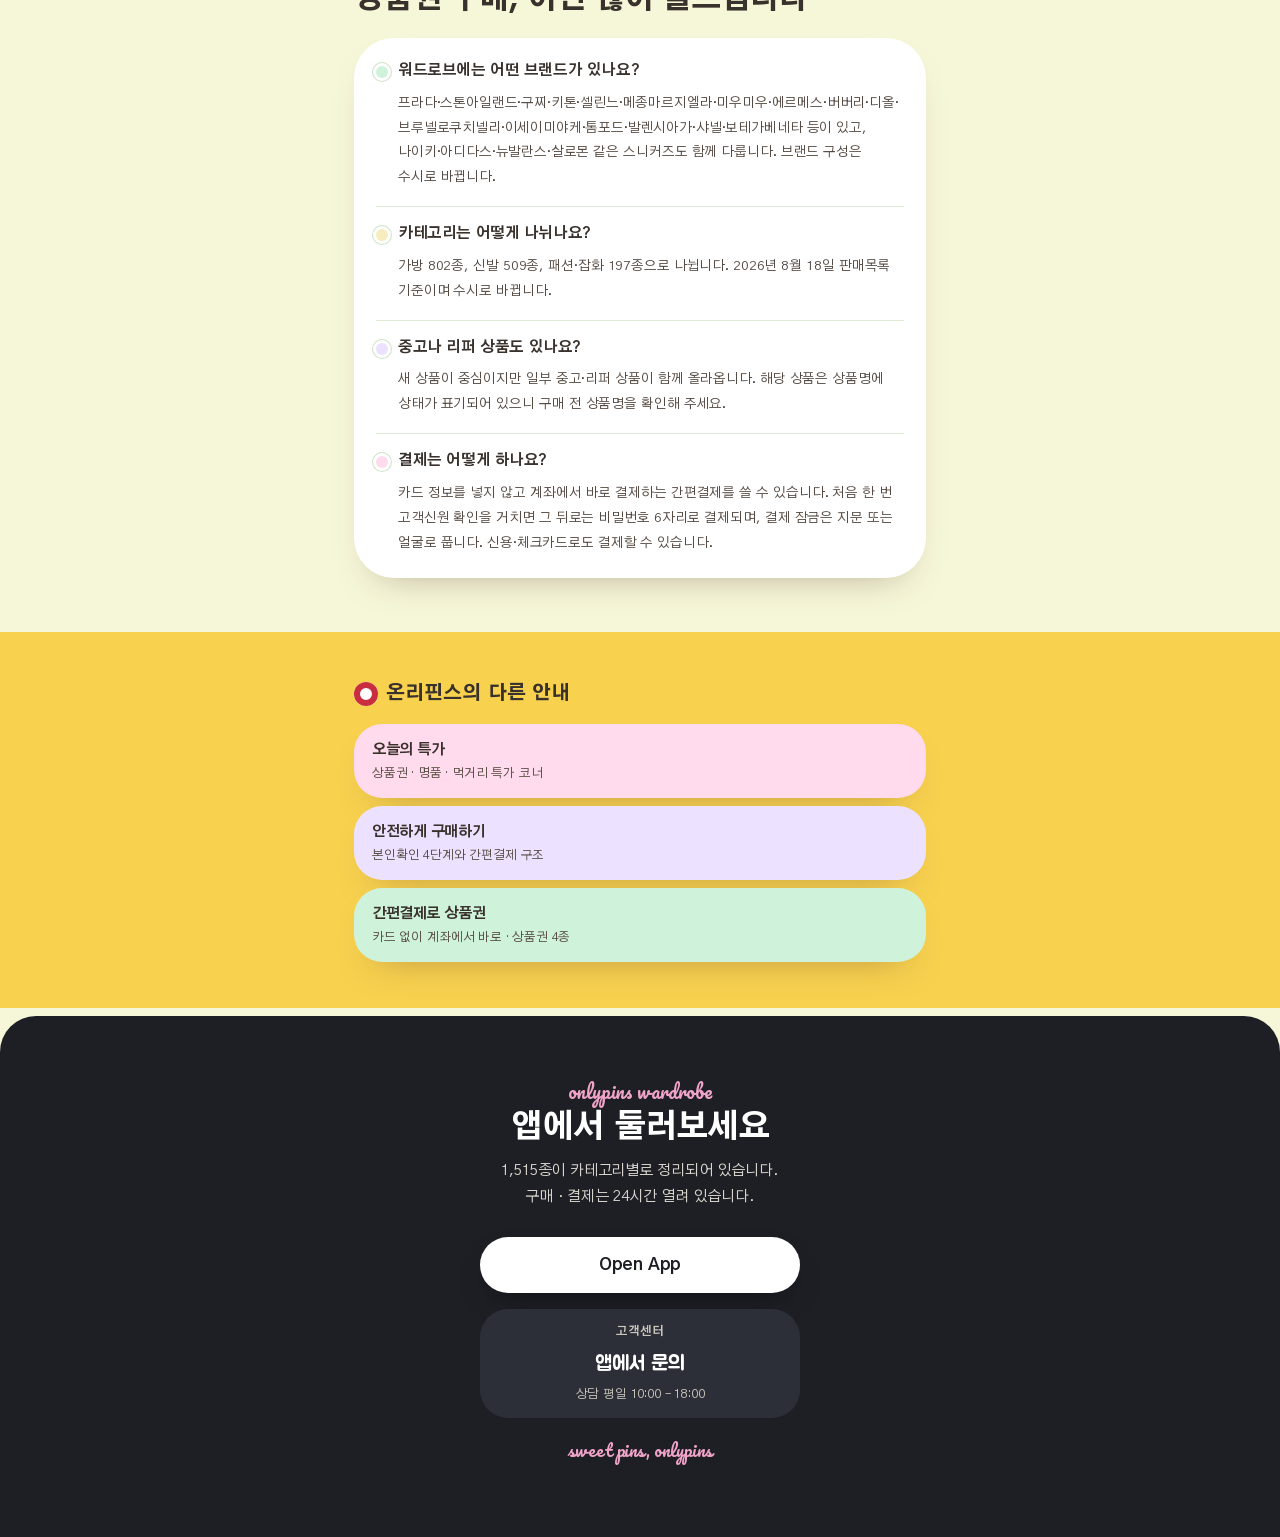
==== commit 965af9bd: "바탕 4차 — 페이지마다 다른 바탕색 + 섹션 흰 띠 교차 (2026-09-14) - 15개 랜딩이 같은 민트 바탕이라 구별이 안 되던 것을 페이지별 연한 바탕 15색으로 바꿈 -" ====
--- a/index.html
+++ b/index.html
@@ -1,5 +1,5 @@
 <!DOCTYPE html>
-<html lang="ko" class="fl-lav">
+<html lang="ko" data-page="002" class="fl-lav">
 <head>
 <meta charset="utf-8">
 <meta name="viewport" content="width=device-width, initial-scale=1, viewport-fit=cover">
@@ -226,19 +226,46 @@
 .fl-pink  {--f-bg:var(--s-pink);   --f-deep:var(--s-rose)}
 .fl-butter{--f-bg:var(--s-butter); --f-deep:var(--s-honey)}
 .fl-sky   {--f-bg:var(--s-sky);    --f-deep:var(--s-navy)}
+
+/* ⭐ 4차(2026-09-14 · Master 「배경색들이 다 너무 동일한데」) — «페이지마다 다른 바탕» + «섹션 띠 교차».
+   ① 페이지 바탕 --p-bg: 15개 전부 다른 연한 색. 번호는 빌드가 html 태그에 data-page 로 붙인다(_랜딩빌드.mjs).
+      맛(fl-*)은 6가지라 겹치므로 바탕은 번호로 따로 준다. 전부 L≥0.88 의 연한 톤이라 --s-mute 대비(4.5:1)가 유지된다.
+   ② 섹션 띠: 본문 섹션을 «짝수 번째마다 흰 띠»로 교차 — 앱 홈의 「민트 바탕 · 흰 신뢰 줄 · 노란 띠」 리듬.
+      ⚠️ :where() 로 특정도를 0 으로 둔다 → 페이지 CSS 가 자기 섹션 바탕(크림 판·다크 CTA 등)을 정했으면 «그쪽이 이긴다».
+   ⚠️ data-page 가 없으면 기본값(앱 민트)으로 조용히 떨어진다 → _검증.mjs 가 data-page 누락을 잡는다. */
+:root{--p-bg:var(--s-mint)}
+/* ⚠️ 바탕은 그 페이지 «맛»과 다른 계열로 고른다 — 같은 계열이면 히어로 카드(맛 색)가 바탕에 묻힌다
+      (첫 판에서 001 피치 카드 × 피치 바탕 · 009 핑크 × 로즈가 그랬다 · 캡처로 확인). 괄호 안이 그 페이지의 맛. */
+[data-page="001"]{--p-bg:#e8f2fd}   /* 하늘   (맛 피치) */
+[data-page="002"]{--p-bg:#f6f6d8}   /* 레몬   (맛 라벤더) */
+[data-page="003"]{--p-bg:#efeafb}   /* 라일락 (맛 버터) */
+[data-page="004"]{--p-bg:#fdf0e6}   /* 피치   (맛 하늘) */
+[data-page="005"]{--p-bg:#faeaf1}   /* 블러시 (맛 민트) */
+[data-page="006"]{--p-bg:#e4f3f7}   /* 아이스 (맛 핑크) */
+[data-page="007"]{--p-bg:#e3f2e8}   /* 세이지 (맛 피치) */
+[data-page="008"]{--p-bg:#f3eefc}   /* 라벤더 (맛 버터) */
+[data-page="009"]{--p-bg:#e8f7e4}   /* 민트   (맛 핑크) */
+[data-page="010"]{--p-bg:#e6f5f2}   /* 아쿠아 (맛 피치) */
+[data-page="011"]{--p-bg:#fcefe0}   /* 살구   (맛 라벤더) */
+[data-page="012"]{--p-bg:#fdeaee}   /* 로즈   (맛 민트) */
+[data-page="013"]{--p-bg:#faf4d9}   /* 버터   (맛 하늘) */
+[data-page="014"]{--p-bg:#fbeee8}   /* 코랄   (맛 민트) */
+[data-page="015"]{--p-bg:#edf6dc}   /* 라임   (맛 핑크) */
 /* 📌 맛 클래스는 :root(=html 태그) 와 «같은 요소»에 붙는다. 맛은 이제 «바탕색·짙은 글자»만 정하고,
       필기체·강조 빨강은 맛과 무관하게 앱 한 색이다(2차). */
 
 *,*::before,*::after{box-sizing:border-box}
 html{-webkit-text-size-adjust:100%}
 body{
-  margin:0; background:var(--s-mint); color:var(--s-text);
+  margin:0; background:var(--p-bg); color:var(--s-text);
   font-family:var(--s-font);
   font-size:16px; line-height:1.68; letter-spacing:-.01em;
   word-break:keep-all; overflow-wrap:break-word;
 }
 .wrap{max-width:var(--maxw); margin:0 auto; padding:0 var(--u-pad)}
 section{padding:clamp(44px,11vw,64px) 0}
+/* 섹션 띠 교차(4차) — 특정도 0. 페이지가 바탕을 정한 섹션은 건드리지 않는다. */
+:where(main > section:nth-of-type(even)){background:var(--s-card)}
 /* ⭐ 2026-09-14 3차(Master 「제목 서체도 앱처럼 굵은 고딕으로」) — 앱의 섹션 제목(「오늘의 스쿱」·「이용 방법」)은
       Jua 가 아니라 «고딕 800»이다(계산된 스타일 실측: Geist→Gothic A1 · font-weight 800). Jua 는 앱에서도
       캐러셀의 큰 브랜드 이름에만 쓴다 → 랜딩도 제목은 --s-heading, 숫자·카드 이름 같은 «표시 글자»만 --s-display. */
@@ -331,7 +358,8 @@
 :root body .usib-l b{font-weight:700; color:var(--s-text)}
 :root body .usib-l span{opacity:1; color:var(--s-text-2)}
 
-:root body .ufaq{border-top:0}
+/* FAQ 는 흰 판(dl)을 품으므로 흰 띠에 걸리면 판이 안 보인다 → 늘 페이지 바탕으로 둔다(4차) */
+:root body .ufaq{border-top:0; background:transparent}
 :root body .ufaq .wrap > dl{background:var(--s-card); border-radius:40px; padding:22px 22px 6px; box-shadow:var(--s-sh-2)}
 /* ⚠️ 이 라벨은 «한글»(자주 묻는 것)이다 — Pacifico 에는 한글이 없어 시스템 붓글씨체로 떨어진다(2026-09-14 캡처로 확인).
       필기체는 영문 장식(data-script)에만 쓴다. */
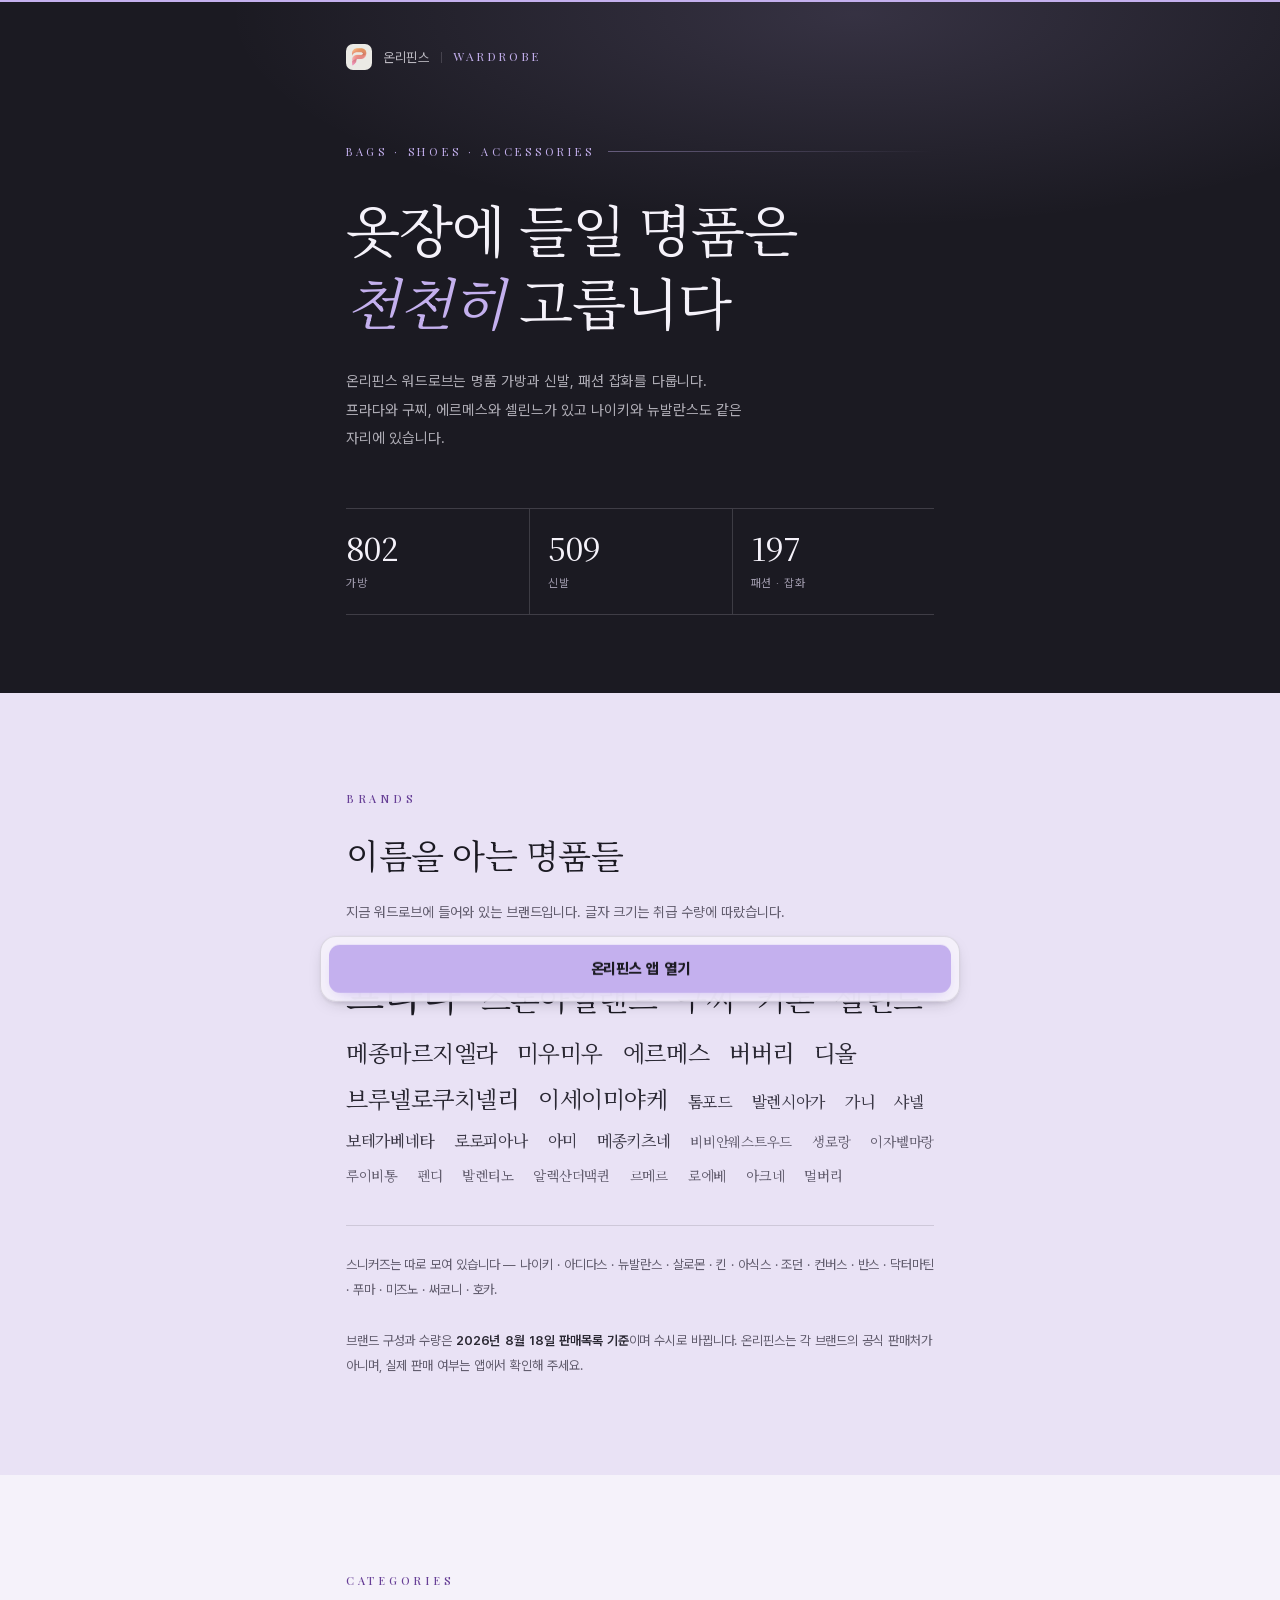
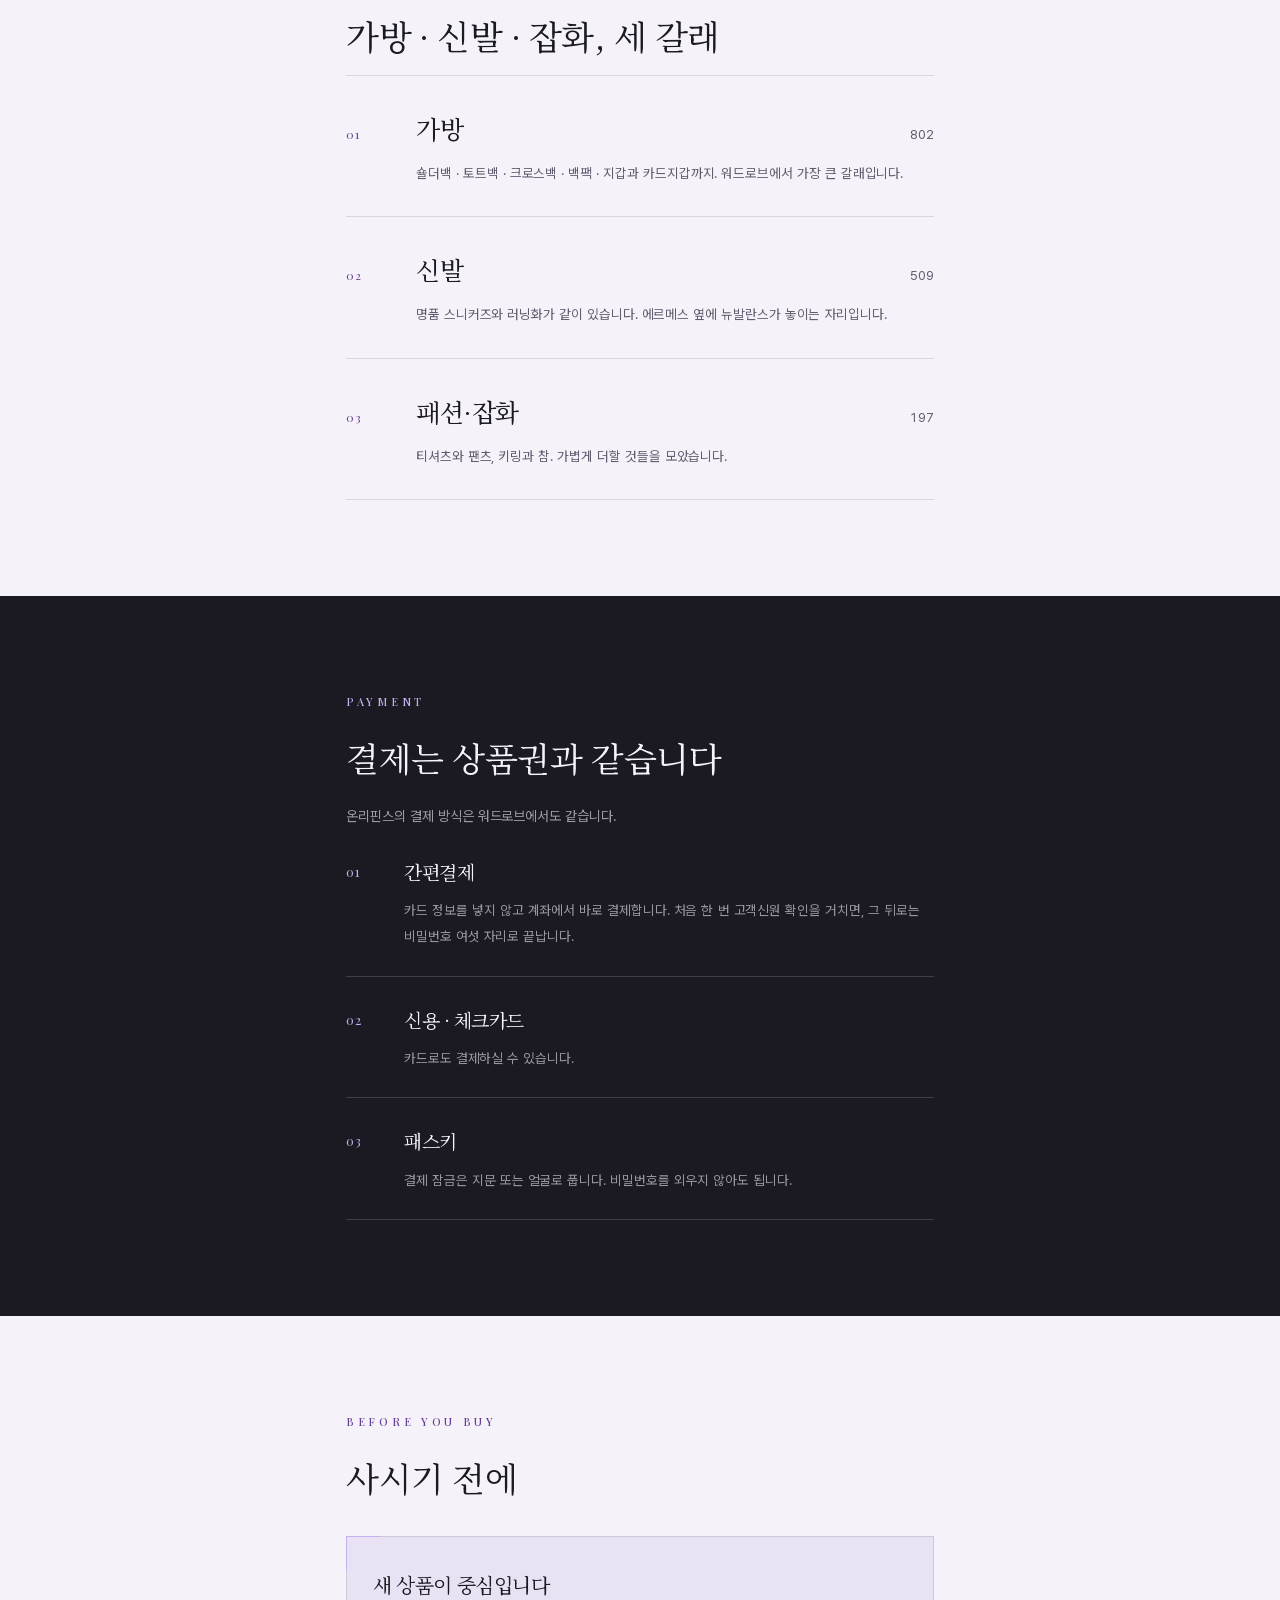
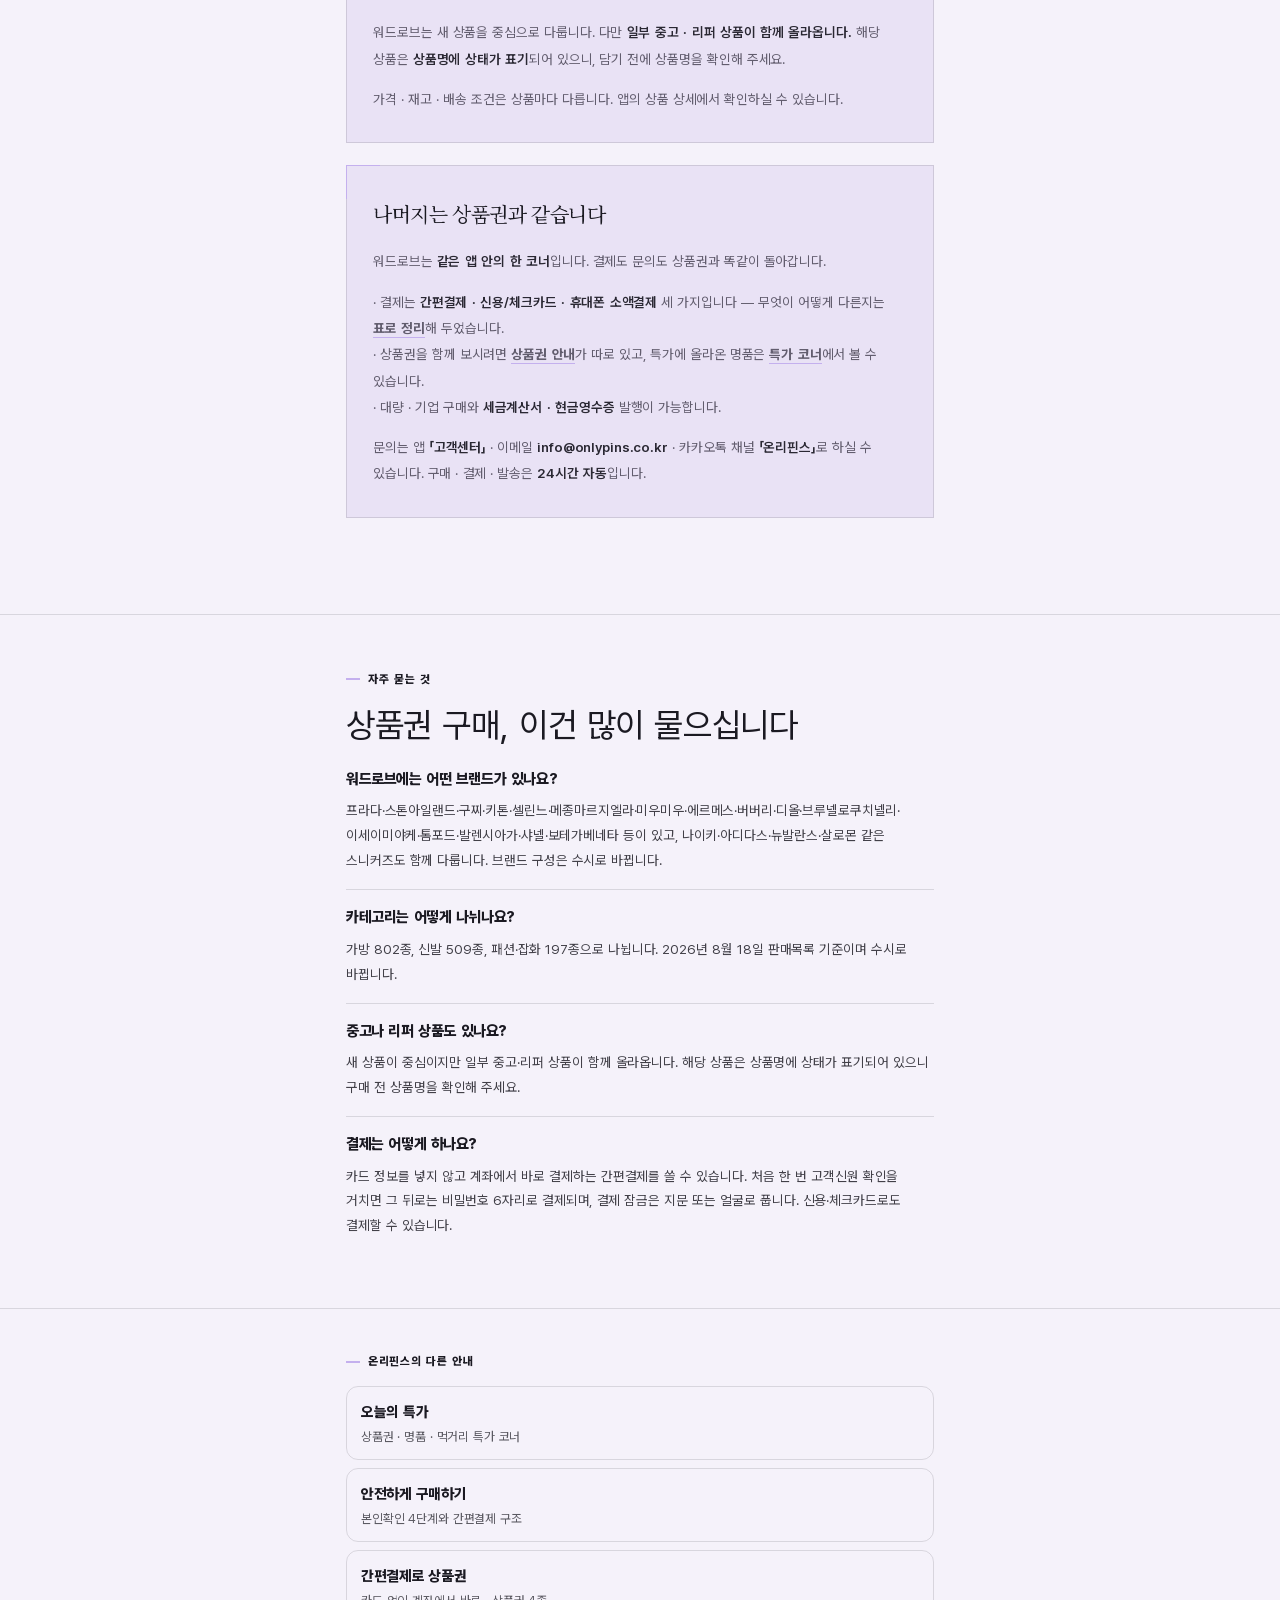
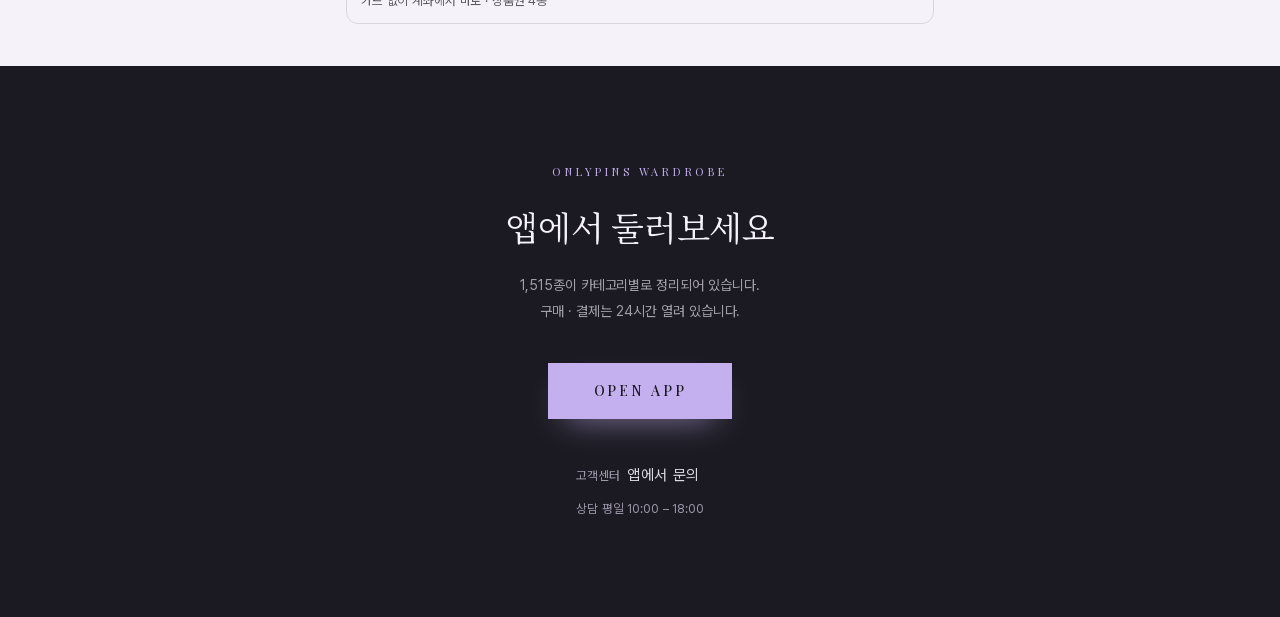
==== commit 7de20bca: "5차 — 페이지마다 다른 디자인 (2026-09-14 저녁) - 브랜드 페이지는 브랜드에 맞춘 디자인, 그 외는 분류별 레이아웃에 앱 색 - 글자·메타 변경 없음 · og 이미지 " ====
--- a/index.html
+++ b/index.html
@@ -1,5 +1,5 @@
 <!DOCTYPE html>
-<html lang="ko" data-page="002" class="fl-lav">
+<html lang="ko" data-page="002">
 <head>
 <meta charset="utf-8">
 <meta name="viewport" content="width=device-width, initial-scale=1, viewport-fit=cover">
@@ -18,7 +18,7 @@
 <meta name="description" content="프라다·구찌·에르메스·셀린느·미우미우부터 나이키·뉴발란스까지 명품 1,515종. 가방 802·신발 509·패션잡화 197종을 상품권과 같은 앱에서, 카드 정보 없이 간편결제로 삽니다.">
 <meta name="keywords" content="명품 가방,명품 신발,명품 지갑,프라다,구찌,에르메스,셀린느,미우미우,스톤아일랜드,워드로브,명품 쇼핑,상품권,모바일상품권,간편결제,온리핀스">
 <meta name="robots" content="index, follow, max-image-preview:large">
-<meta name="theme-color" content="#e8f7e4">
+<meta name="theme-color" content="#1b1a22">
 <!-- 파비콘 — 구글은 «모바일 검색 결과에 파비콘을 표시»한다. data URI 로는 안 되고
      크롤러가 «가져갈 수 있는 주소»여야 한다. 주소를 바꾸지 말 것(다시 크롤될 때까지 그대로). -->
 <link rel="icon" type="image/png" sizes="96x96" href="/favicon.png">
@@ -116,397 +116,216 @@
    이 페이지에 실제로 쓰인 글자만 남긴 서브셋이다. 손으로 고치지 말 것.
    본문 글자가 바뀌면 아래 해시가 달라진다 → _검증.mjs 가 「낡았다」로 잡는다.
    charset-sha: cafa499a7e2c5547
-   글자 440자 · 폰트 5종 · 합계 140.1KB (base64 는 약 1.33배) */
+   글자 440자 · 폰트 3종 · 합계 208.3KB (base64 는 약 1.33배) */
 @font-face{
-  font-family:'GothicA1';
-  src:url([data-uri]) format('woff2');
-  font-weight:400; font-style:normal; font-display:block;
+  font-family:'NotoSerifKR';
+  src:url([data-uri]) format('woff2');
+  font-weight:200 900; font-style:normal; font-display:block;
 }
 @font-face{
-  font-family:'GothicA1';
-  src:url([data-uri]) format('woff2');
-  font-weight:700; font-style:normal; font-display:block;
+  font-family:'Pretendard';
+  src:url([data-uri]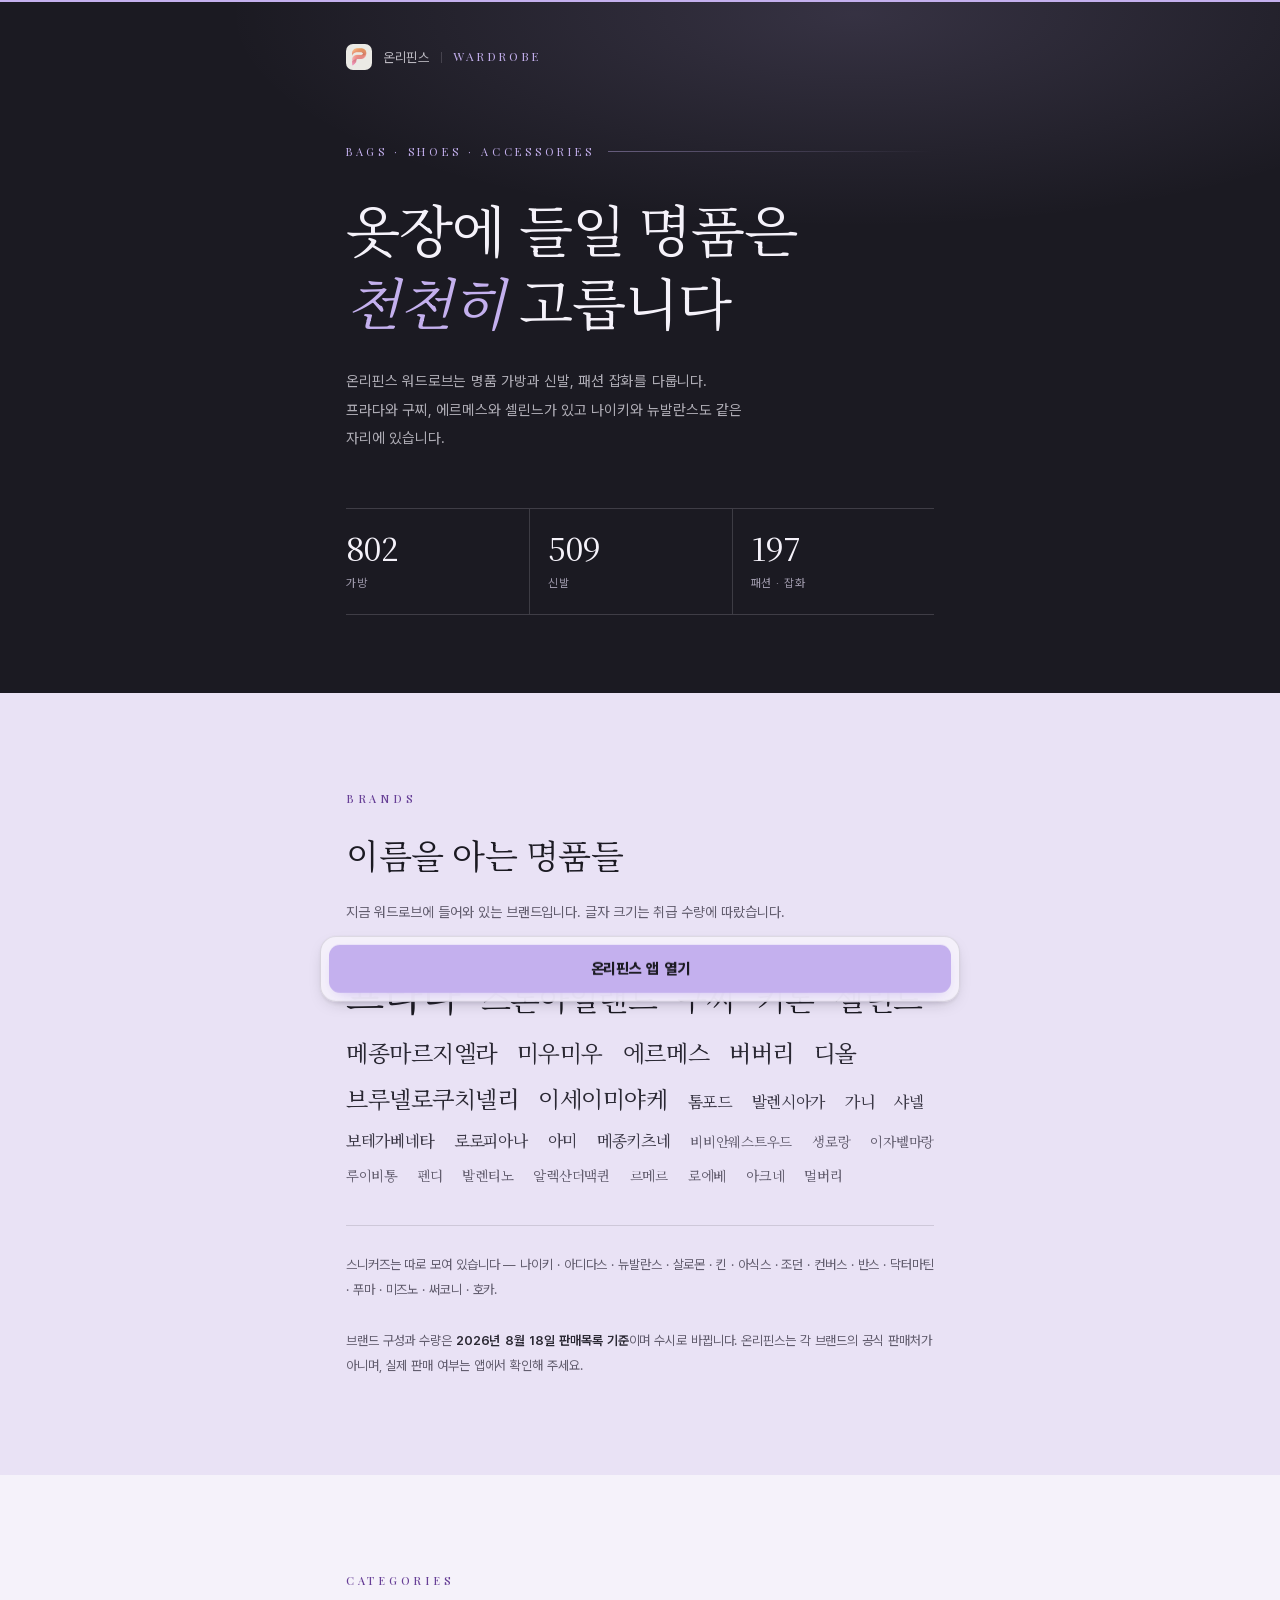
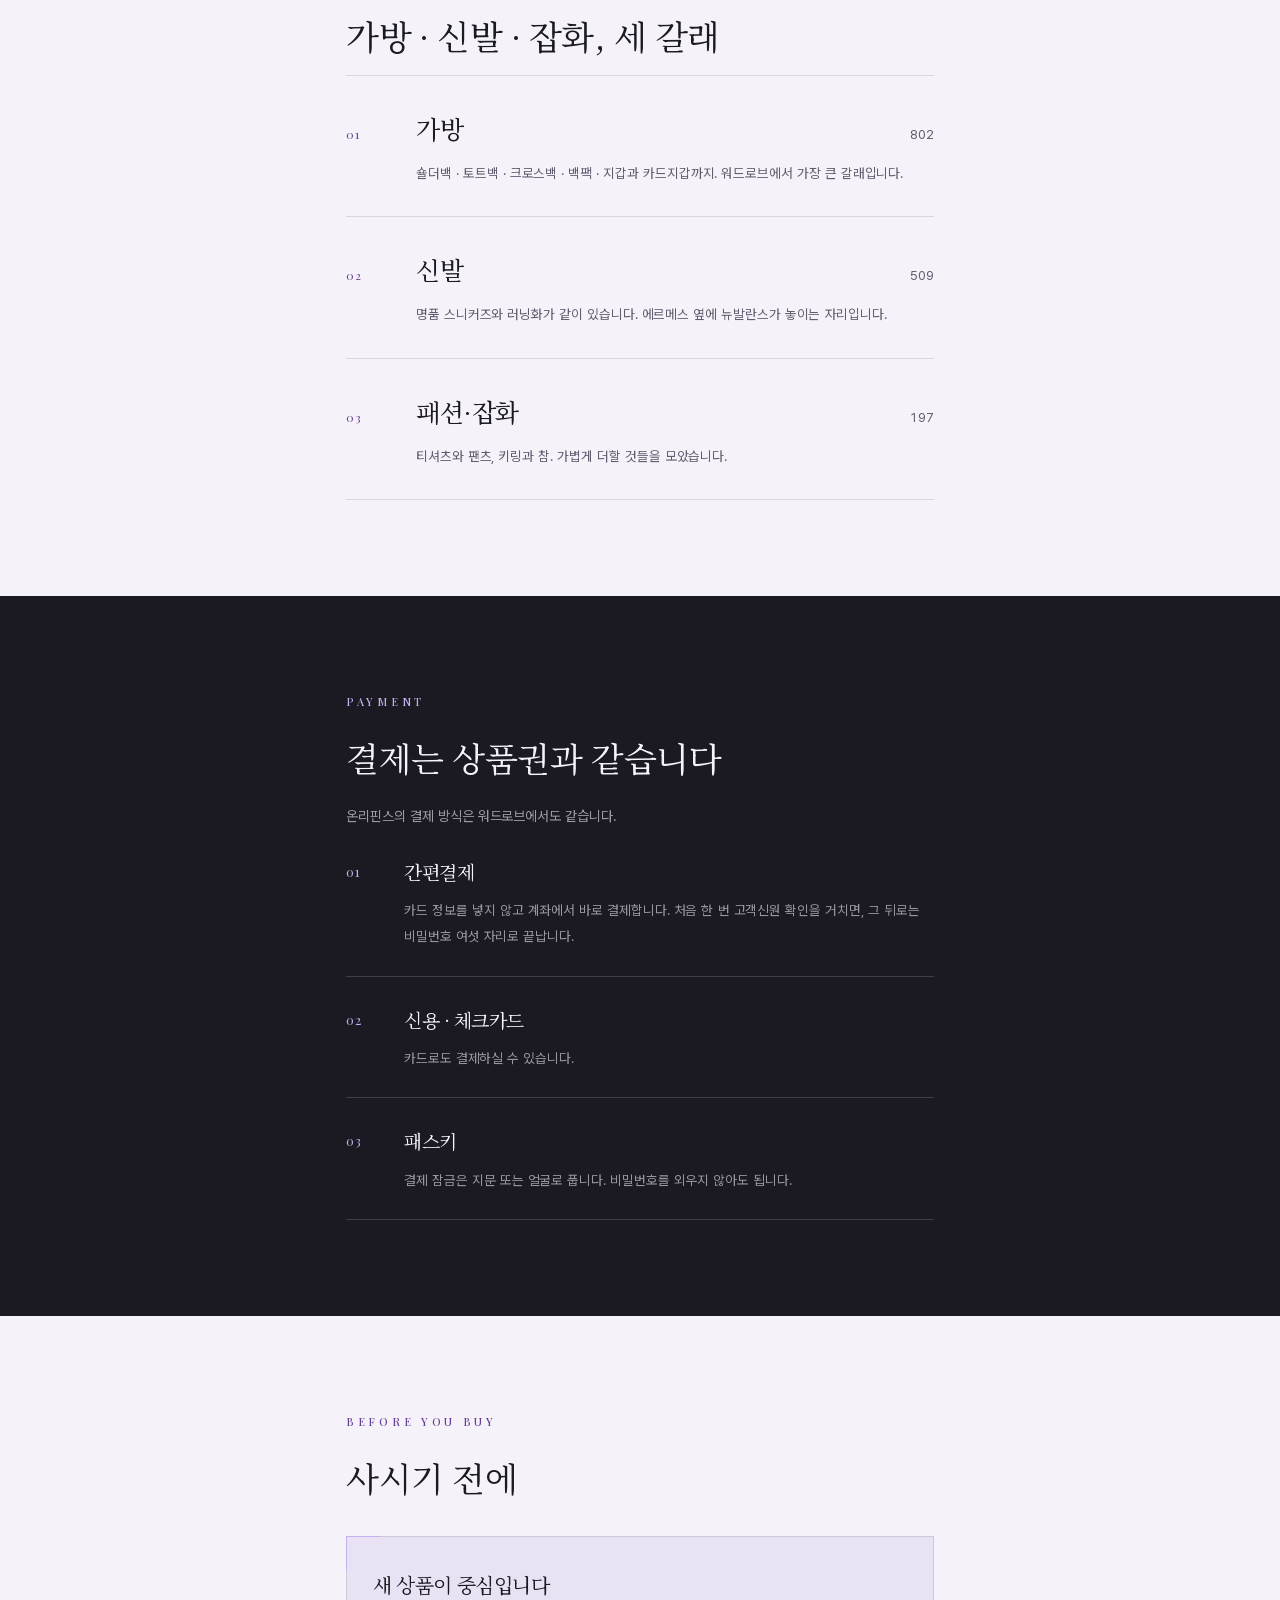
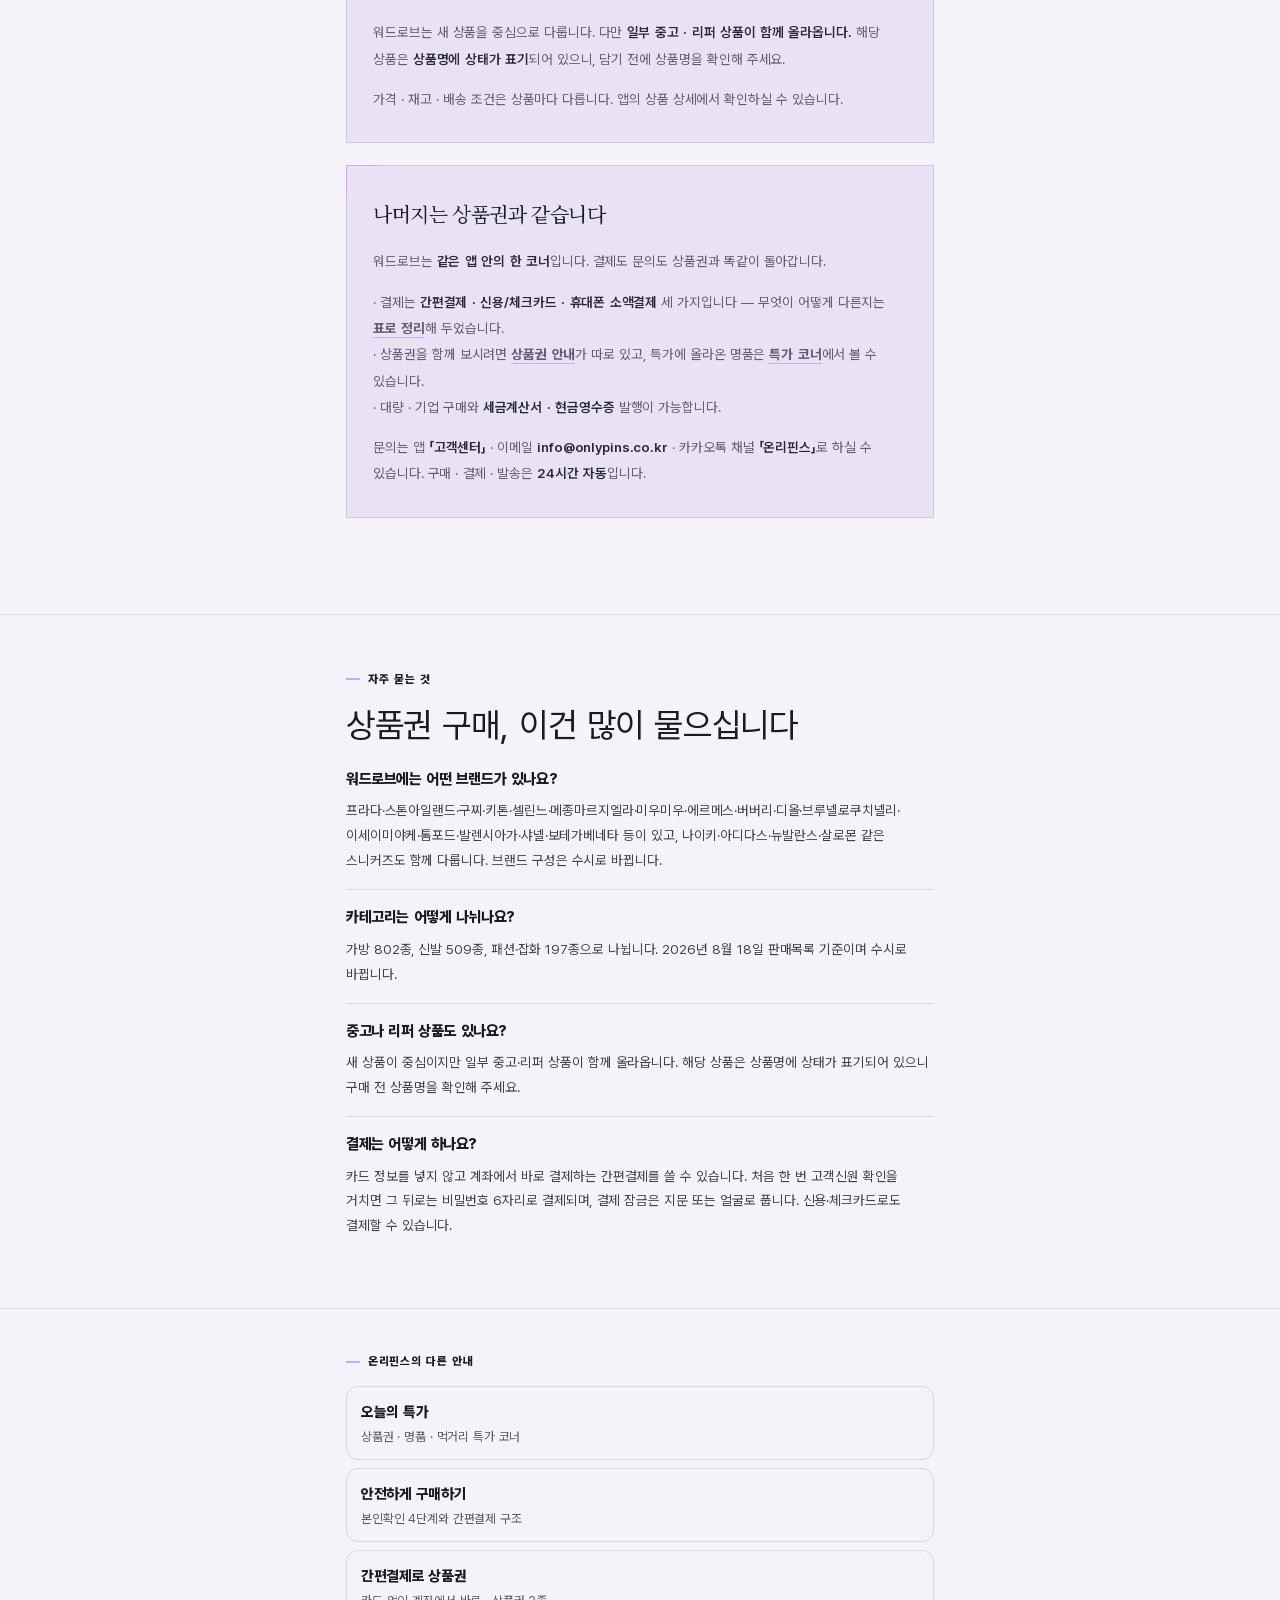
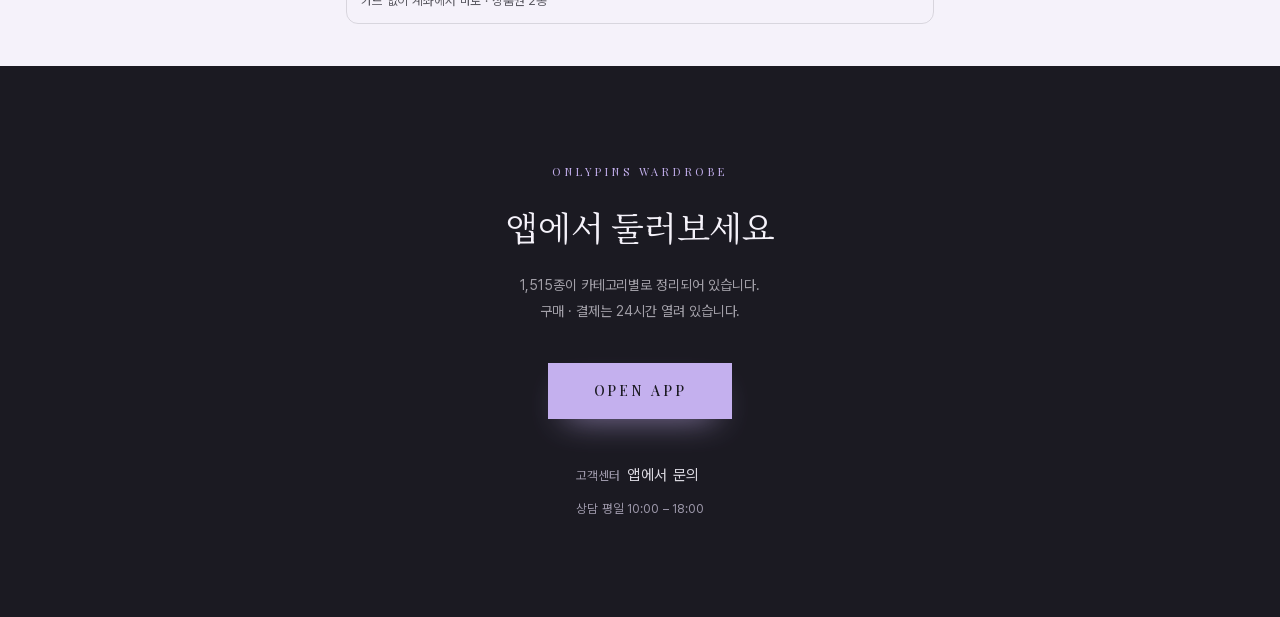
==== commit 44451282: "홍보 랜딩 6차 — 백화점상품권 광고 보류(판매는 유지) · 010 문화상품권 · 011 북앤라이프 - 010-신세계 → 010-문화상품권 · 011-롯데 → 011-북앤라이프 (" ====
--- a/index.html
+++ b/index.html
@@ -768,7 +768,7 @@
     <ul class="usib-l">
       <li><a href="https://adpr0003.onlypins.co.kr/"><b>오늘의 특가</b><span>상품권 · 명품 · 먹거리 특가 코너</span></a></li>
       <li><a href="https://adpr0004.onlypins.co.kr/"><b>안전하게 구매하기</b><span>본인확인 4단계와 간편결제 구조</span></a></li>
-      <li><a href="https://adpr0001.onlypins.co.kr/"><b>간편결제로 상품권</b><span>카드 없이 계좌에서 바로 · 상품권 4종</span></a></li>
+      <li><a href="https://adpr0001.onlypins.co.kr/"><b>간편결제로 상품권</b><span>카드 없이 계좌에서 바로 · 상품권 2종</span></a></li>
     </ul>
   </div>
 </nav>
